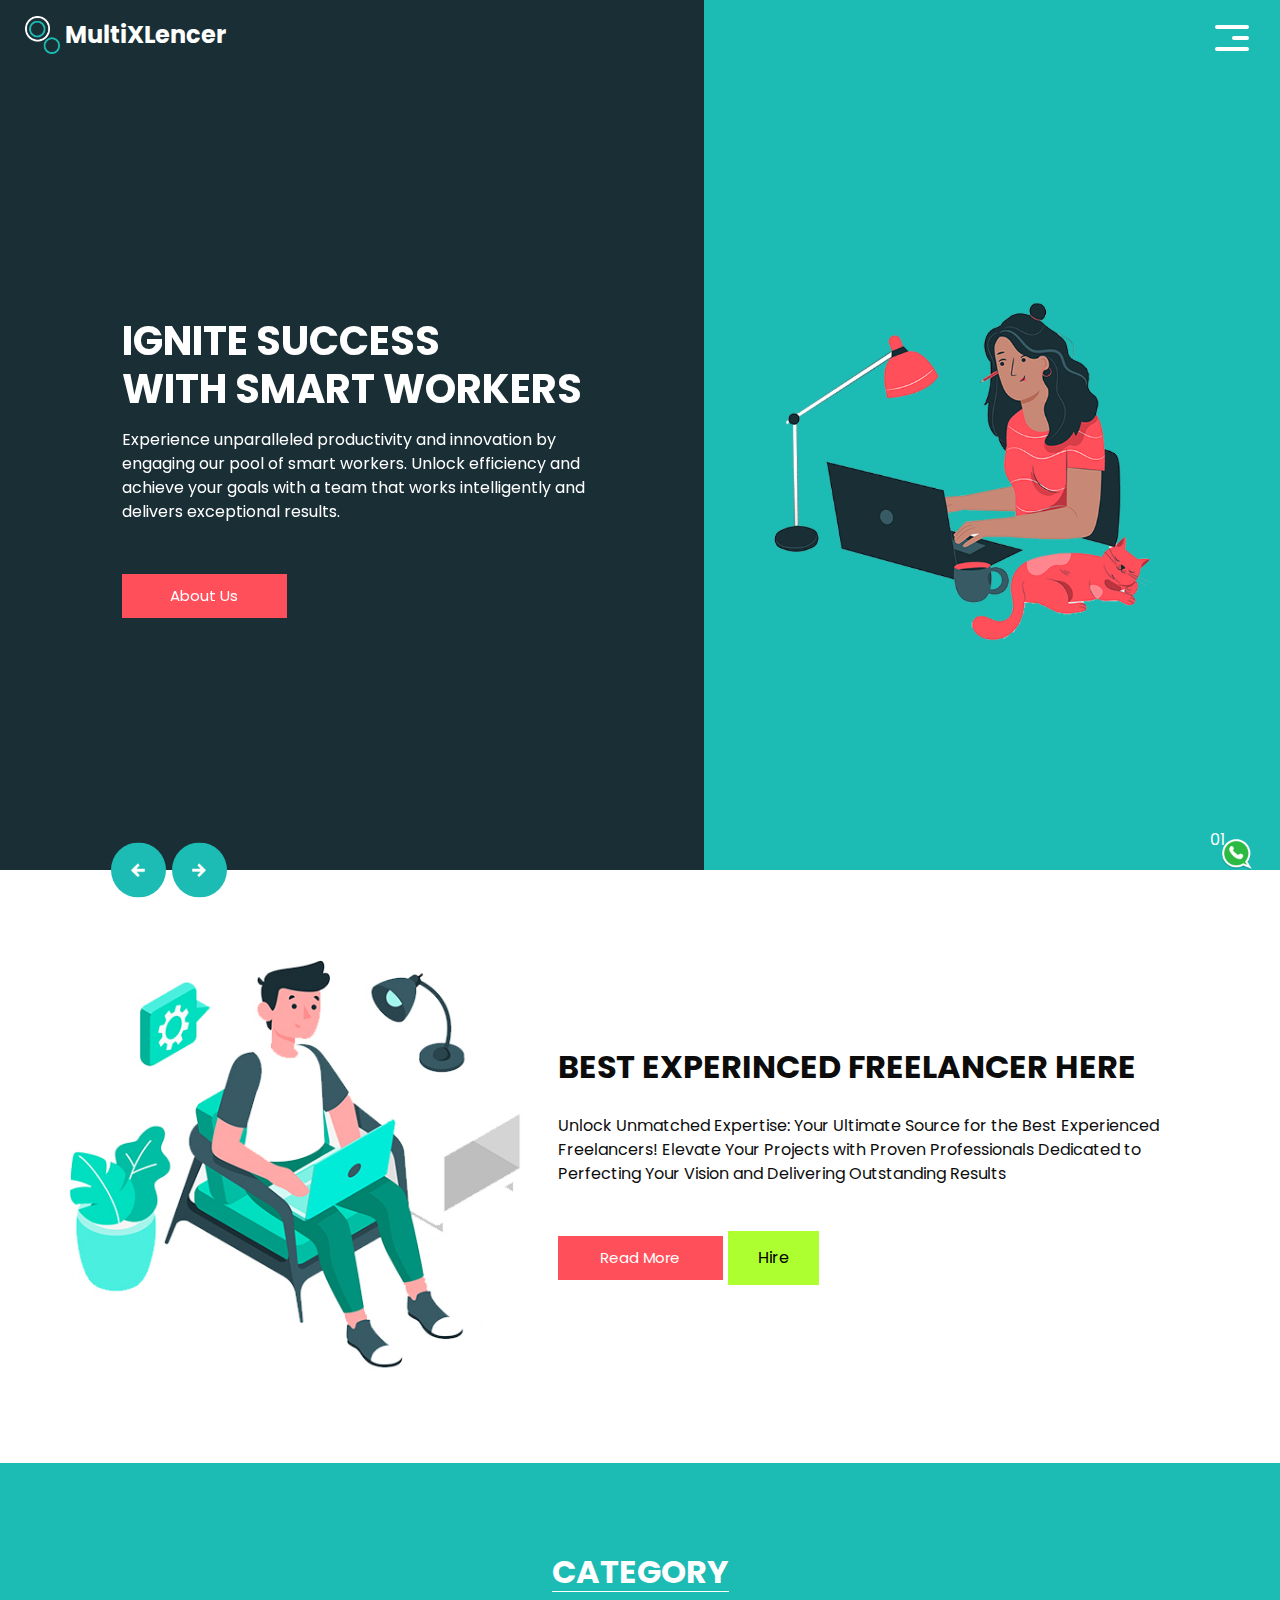
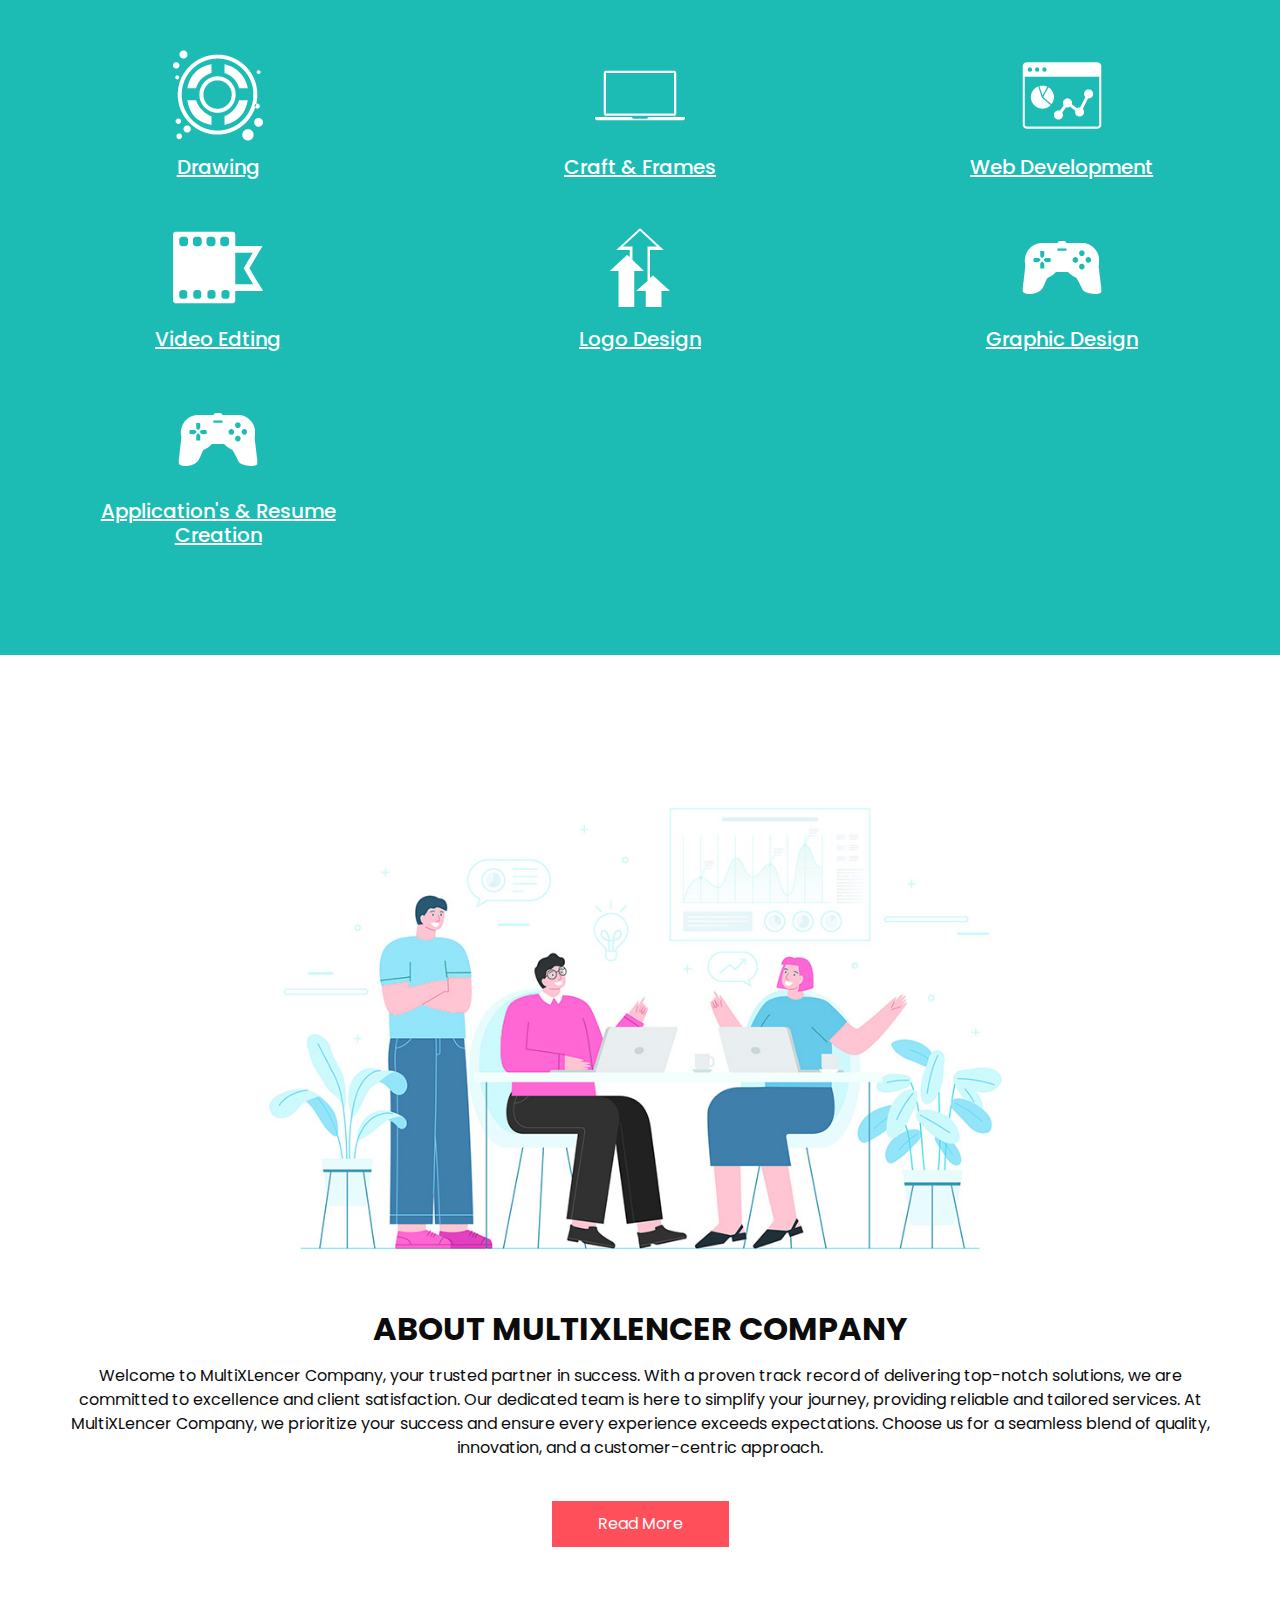
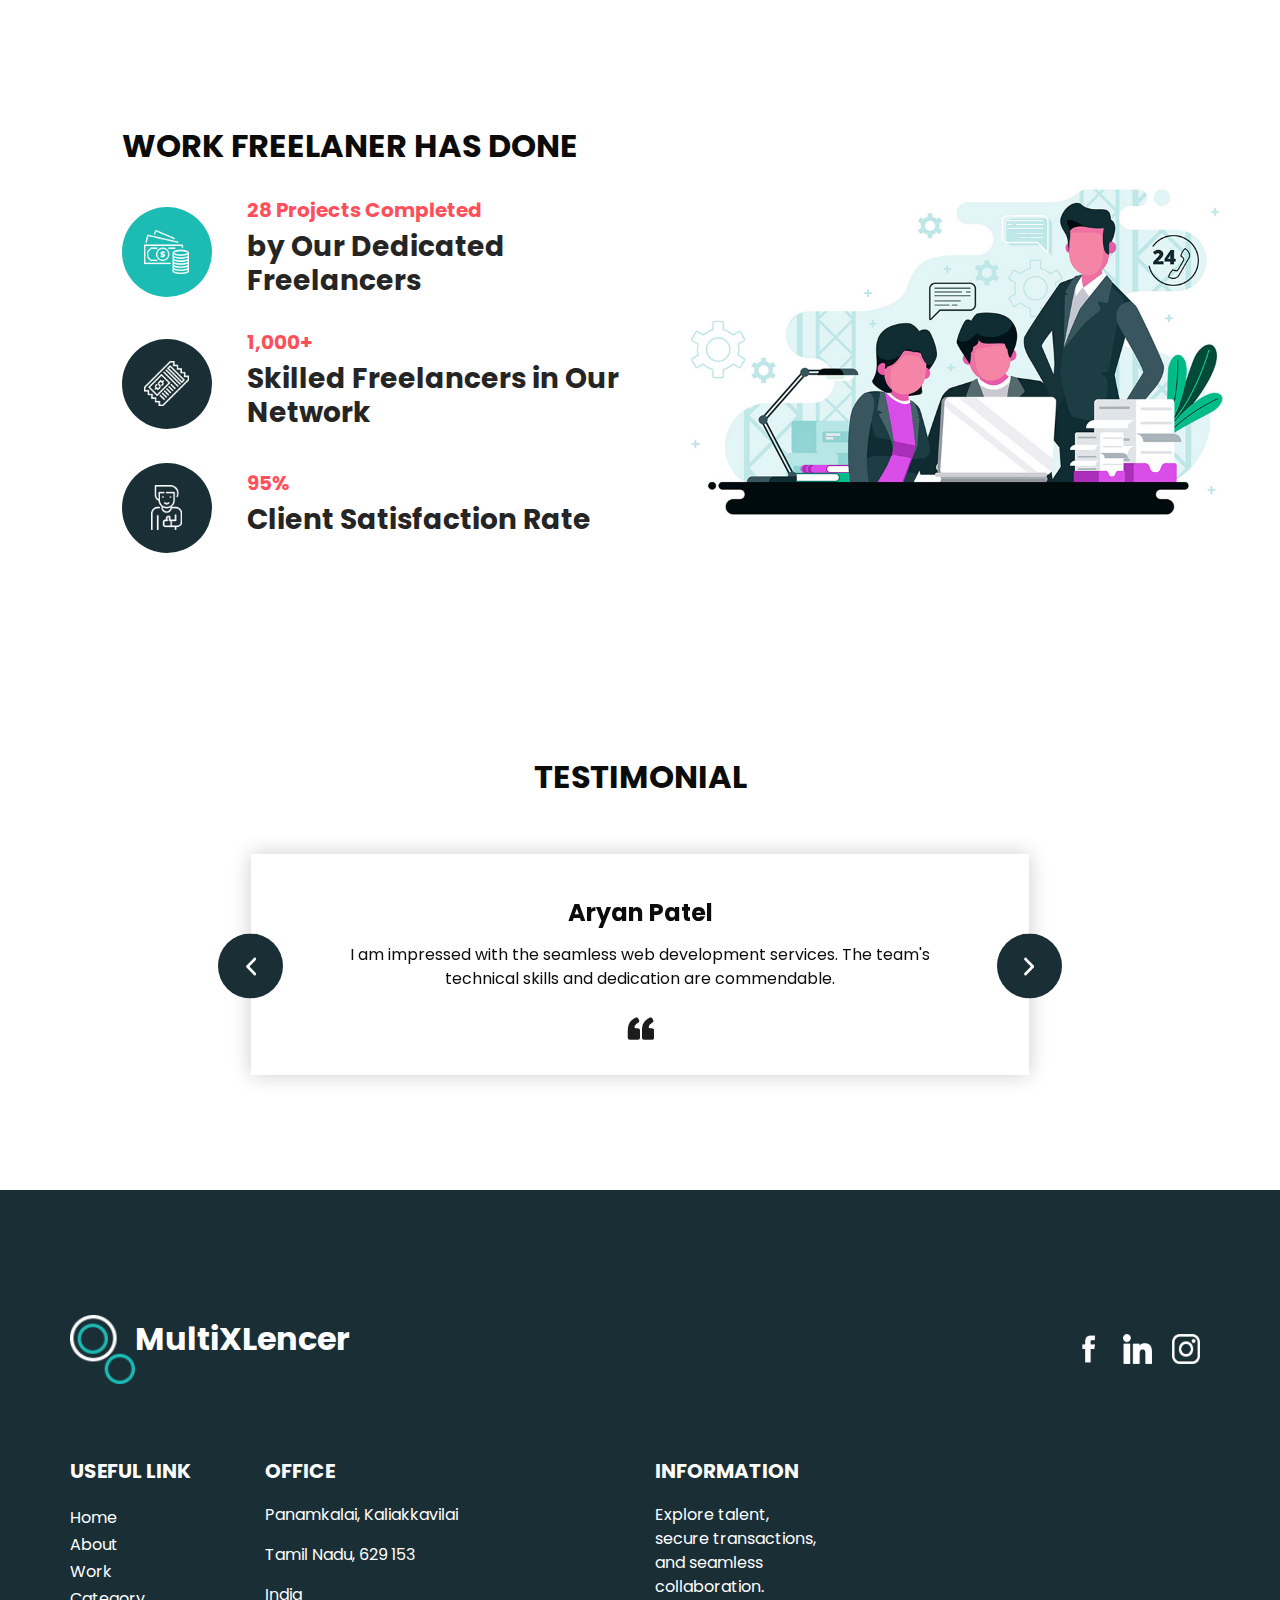
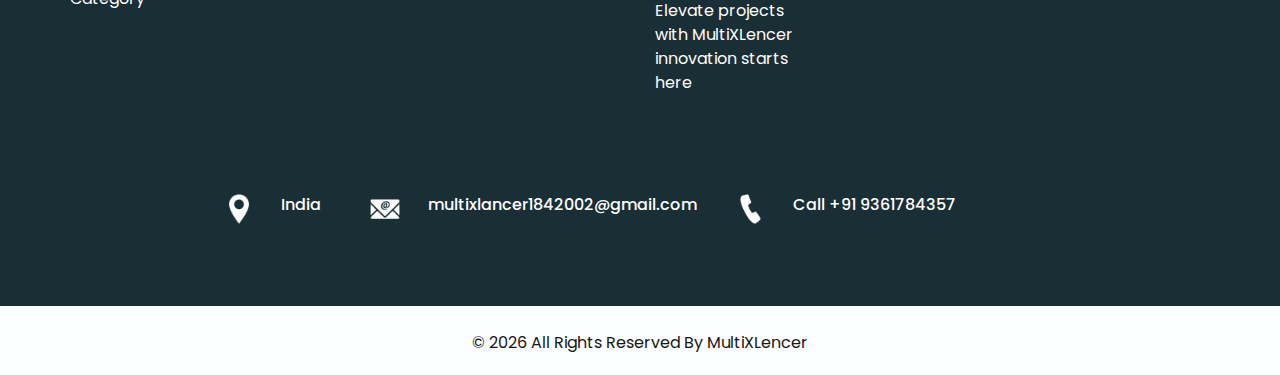
==== index.html @ 9f96abd0 "linkedin update" ====
<!DOCTYPE html>
<html>

<head>
  <!-- Basic -->
  <meta charset="utf-8" />
  <meta http-equiv="X-UA-Compatible" content="IE=edge" />
  <!-- Mobile Metas -->
  <meta name="viewport" content="width=device-width, initial-scale=1.0, maximum-scale=1.0, user-scalable=no">
  <link rel="icon" href="/images/logo.png" type="image/x-icon">
  <!-- Site Metas -->
  <meta name="keywords" content="freelancing, freelance services, smart workers, skilled freelancers, creative expertise, project delivery, client satisfaction, MultiXLencer" />
  <meta name="description" content="Welcome to MultiXLencer - your destination for freelance services. Discover smart workers and skilled freelancers ready to enhance your projects. Unlock efficiency, creativity, and excellence with MultiXLencer." />
  <meta name="author" content="MultixLencer" />

  <title>MultiXLencer - Your Destination for Freelance Services</title>

  <!-- bootstrap core css -->
  <link rel="stylesheet" type="text/css" href="css/bootstrap.css" />

  <link href="https://fonts.googleapis.com/css?family=Poppins:400,700&display=swap" rel="stylesheet">
  <!-- Custom styles for this template -->
  <link href="css/style.css" rel="stylesheet" />
  <!-- responsive style -->
  <link href="css/responsive.css" rel="stylesheet" />
</head>

<body>
  <div class="hero_area">
    <!-- header section strats -->

    <div class="whatsapp-button">
      <a href="https://wa.me/9361784357" target="_blank">
        <img src="/images/—Pngtree—whatsapp icon whatsapp logo free_5990837.png" alt="WhatsApp">
      </a>
    </div>

     <div class="popup" id="popupContainer">
      <h5 class="mt-3">Email: multixlancer1842002@gmail.com</h5>
      <h5>Phone: +91 9361784357</h5>
      <span id="closePopup">&times;</span>
      <div class="social_box_2">
        <a target="_blank" href="https://www.facebook.com/people/Multix-Lancer/61556575733008/?is_tour_completed=true">
          <img src="images/fb.png" alt="">
        </a>
        <a target="_blank" href="https://www.linkedin.com/company/102119944/admin/feed/posts/">
          <img src="images/linkedin.png" alt="">
        </a>
        <a target="_blank" href="https://www.instagram.com/multixlancer/">
          <img src="images/instagram.png" alt="">
        </a>
      </div>
    </div>

    <header class="header_section">
      <div class="container-fluid">
        <nav class="navbar navbar-expand-lg custom_nav-container">
          <a class="navbar-brand" href="index.html">
            <img src="images/logo.png" alt="" />
            <span>
              MultiXLencer
            </span>
          </a>
          <button class="navbar-toggler" type="button" data-toggle="collapse" data-target="#navbarSupportedContent"
            aria-controls="navbarSupportedContent" aria-expanded="false" aria-label="Toggle navigation">
            <span class="navbar-toggler-icon"></span>
          </button>

          <div class="collapse navbar-collapse" id="navbarSupportedContent">
            <ul class="navbar-nav  ">
              <li class="nav-item active">
                <a class="nav-link" href="index.html">Home <span class="sr-only">(current)</span></a>
              </li>
              <li class="nav-item">
                <a class="nav-link" href="about.html"> About</a>
              </li>
              <li class="nav-item">
                <a class="nav-link" href="work.html">Work </a>
              </li>
              <li class="nav-item">
                <a class="nav-link" href="category.html"> Category </a>
              </li>
            </ul>
            <!-- <div class="user_option">
              <a href="">
                <span>
                  Login
                </span>
              </a>
              <form class="form-inline my-2 my-lg-0 ml-0 ml-lg-4 mb-3 mb-lg-0">
                <button class="btn  my-2 my-sm-0 nav_search-btn" type="submit"></button>
              </form>
            </div> -->
          </div>
          <div>
            <div class="custom_menu-btn ">
              <button>
                <span class=" s-1">

                </span>
                <span class="s-2">

                </span>
                <span class="s-3">

                </span>
              </button>
            </div>
          </div>

        </nav>
      </div>
    </header>
    <!-- end header section -->
    <!-- slider section -->
    <section class="slider_section ">
      <div class="carousel_btn-container">
        <a class="carousel-control-prev" href="#carouselExampleIndicators" role="button" data-slide="prev">
          <span class="sr-only">Previous</span>
        </a>
        <a class="carousel-control-next" href="#carouselExampleIndicators" role="button" data-slide="next">
          <span class="sr-only">Next</span>
        </a>
      </div>
      <div id="carouselExampleIndicators" class="carousel slide" data-ride="carousel">
        <ol class="carousel-indicators">
          <li data-target="#carouselExampleIndicators" data-slide-to="0" class="active">01</li>
          <li data-target="#carouselExampleIndicators" data-slide-to="1">02</li>
          <li data-target="#carouselExampleIndicators" data-slide-to="2">03</li>
        </ol>
        <div class="carousel-inner">
          <div class="carousel-item active">
            <div class="container-fluid">
              <div class="row">
                <div class="col-md-5 offset-md-1">
                  <div class="detail-box">
                    <h1>
                      IGNITE SUCCESS <br> WITH SMART WORKERS
                    </h1>
                    <p>
                      Experience unparalleled productivity and innovation by engaging our pool of smart workers. Unlock
                      efficiency and achieve your goals with a team that works intelligently and delivers exceptional
                      results.
                    </p>
                    <div class="btn-box">
                      <a href="/about.html" class="btn-1">
                        About Us
                      </a>
                    </div>
                  </div>
                </div>
                <div class="offset-md-1 col-md-4 img-container">
                  <div class="img-box">
                    <img src="images/slider-img.png" alt="">
                  </div>
                </div>
              </div>
            </div>
          </div>
          <div class="carousel-item ">
            <div class="container-fluid">
              <div class="row">
                <div class="col-md-5 offset-md-1">
                  <div class="detail-box">
                    <h1>
                      EXPLORE TALENT <br>
                      FOR YOUR PROJECTS
                    </h1>
                    <p>
                      Discover skilled freelancers ready to enhance your projects. Unlock a world of creative expertise
                      to breathe life into your concepts.
                    </p>
                    <div class="btn-box">
                      <a href="/about.html" class="btn-1">
                        About Us
                      </a>
                    </div>
                  </div>
                </div>
                <div class="offset-md-1 col-md-4 img-container">
                  <div class="img-box">
                    <img src="images/slider-img.png" alt="">
                  </div>
                </div>
              </div>
            </div>
          </div>
          <div class="carousel-item ">
            <div class="container-fluid">
              <div class="row">
                <div class="col-md-5 offset-md-1">
                  <div class="detail-box">
                    <h1>
                      EXPRESS DELIVERY <br>
                      OF EXCELLENCE
                    </h1>
                    <p>
                      Get your projects delivered with speed and excellence. Our freelancers are committed to swift and
                      high-quality results, ensuring your satisfaction.
                    </p>
                    <div class="btn-box">
                      <a href="/about.html" class="btn-1">
                        About Us
                      </a>
                    </div>
                  </div>
                </div>
                <div class="offset-md-1 col-md-4 img-container">
                  <div class="img-box">
                    <img src="images/slider-img.png" alt="">
                  </div>
                </div>
              </div>
            </div>
          </div>
        </div>

      </div>

    </section>
    <!-- end slider section -->
  </div>


  <!-- experience section -->

  <section class="experience_section layout_padding">
    <div class="container">
      <div class="row">
        <div class="col-md-5">
          <div class="img-box">
            <img src="images/experience-img.jpg" alt="">
          </div>
        </div>
        <div class="col-md-7">
          <div class="detail-box">
            <div class="heading_container">
              <h2>
                Best Experinced Freelancer Here
              </h2>
            </div>
            <p>
              Unlock Unmatched Expertise: Your Ultimate Source for the Best Experienced Freelancers! Elevate Your
              Projects with Proven Professionals Dedicated to Perfecting Your Vision and Delivering Outstanding Results
            </p>
            <div class="btn-box">
              <a href="/free.html" class="btn-1">
                Read More
              </a>
              <button class="btn-2" id="popupButton" style="background-color: greenyellow; border: none; padding: 10px 30px;">Hire</button>
            </div>
          </div>
        </div>

      </div>
    </div>
  </section>

  <!-- end experience section -->

  <!-- category section -->

  <section class="category_section layout_padding">
    <div class="container">
      <div class="heading_container">
        <h2>
          Category
        </h2>
      </div>
      <div class="category_container">
        <a href="/drawing.html" class="box">
          <div class="img-box">
            <img src="images/c1.png" alt="">
          </div>
          <div class="detail-box">
            <h5 style="text-decoration: underline;">
              Drawing
            </h5>
          </div>
        </a>
        <a href="/craftAndFrame.html" class="box">
          <div class="img-box">
            <img src="images/c3.png" alt="">
          </div>
          <div class="detail-box">
            <h5 style="text-decoration: underline;">
                Craft & Frames
            </h5>
          </div>
        </a>
        <a href="websiteSample.html" class="box">
          <div class="img-box">
            <img src="images/c2.png" alt="">
          </div>
          <div class="detail-box">
            <h5 style="text-decoration: underline;">
              Web Development
            </h5>
          </div>
        </a>
        <a href="/video.html" class="box">
          <div class="img-box">
            <img src="images/c4.png" alt="">
          </div>
          <div class=" detail-box">
            <h5 style="text-decoration: underline;">
              Video Edting
            </h5>
          </div>
        </a>
        <a href="/logoDesign.html" class="box">
          <div class="img-box">
            <img src="images/c5.png" alt="">
          </div>
          <div class="detail-box">
            <h5 style="text-decoration: underline;">
              Logo Design
            </h5>
          </div>
        </a>
        <a href="/graphic.html" class="box">
          <div class="img-box">
            <img src="images/c6.png" alt="">
          </div>
          <div class="detail-box">
            <h5 style="text-decoration: underline;">
              Graphic Design
            </h5>
          </div>
        </a>
        <a href="/application.html" class="box">
          <div class="img-box">
            <img src="images/c6.png" alt="">
          </div>
          <div class="detail-box">
            <h5 style="text-decoration: underline;">
              Application's & Resume Creation
            </h5>
          </div>
        </a>
      </div>
    </div>
  </section>


  <!-- end category section -->

  <!-- about section -->

  <section class="about_section layout_padding">
    <div class="container">
      <div class="row">
        <div class="col-md-10 col-lg-9 mx-auto">
          <div class="img-box">
            <img src="images/about-img.jpg" alt="">
          </div>
        </div>
      </div>
      <div class="detail-box">
        <h2>
          About MultiXLencer Company
        </h2>
        <p>
          Welcome to MultiXLencer Company, your trusted partner in success. With a proven track record of delivering
          top-notch solutions, we are committed to excellence and client satisfaction. Our dedicated team is here to
          simplify your journey, providing reliable and tailored services. At MultiXLencer Company, we prioritize your
          success and ensure every experience exceeds expectations. Choose us for a seamless blend of quality,
          innovation, and a customer-centric approach.
        </p>
        <a href="/about.html">
          Read More
        </a>
      </div>
    </div>
  </section>

  <!-- end about section -->

  <!-- freelance section -->

  <section class="freelance_section layout_padding">
    <div id="accordion">
      <div class="container-fluid">
        <div class="row">
          <div class="col-md-5 offset-md-1">
            <div class="detail-box">
              <div class="heading_container">
                <h2>
                  Work Freelaner Has Done
                </h2>
              </div>
              <div class="tab_container">
                <div class="t-link-box" data-toggle="collapse" data-target="#collapseOne" aria-expanded="true"
                  aria-controls="collapseOne">
                  <div class="img-box">
                    <img src="images/f1.png" alt="">
                  </div>
                  <div class="detail-box">
                    <h5>
                      28 Projects Completed
                    </h5>
                    <h3>
                      by Our Dedicated Freelancers
                    </h3>
                  </div>
                </div>
                <div class="t-link-box collapsed" data-toggle="collapse" data-target="#collapseThree"
                  aria-expanded="false" aria-controls="collapseThree">
                  <div class="img-box">
                    <img src="images/f3.png" alt="">
                  </div>
                  <div class="detail-box">
                    <h5>
                      1,000+
                    </h5>
                    <h3>
                      Skilled Freelancers in Our Network
                    </h3>
                  </div>
                </div>
                <div class="t-link-box collapsed" data-toggle="collapse" data-target="#collapseFour"
                  aria-expanded="false" aria-controls="collapseFour">
                  <div class="img-box">
                    <img src="images/f4.png" alt="">
                  </div>
                  <div class="detail-box">
                    <h5>
                      95%
                    </h5>
                    <h3>
                      Client Satisfaction Rate
                    </h3>
                  </div>
                </div>
              </div>
            </div>
          </div>
          <div class="col-md-6">
            <div class="collapse show" id="collapseOne" aria-labelledby="headingOne" data-parent="#accordion">
              <div class="img-box">
                <img src="images/freelance-img.jpg" alt="">
              </div>
            </div>
            <div class="collapse" id="collapseTwo" aria-labelledby="headingTwo" data-parent="#accordion">
              <div class="img-box">
                <img src="images/freelance-img.jpg" alt="">
              </div>
            </div>
            <div class="collapse" id="collapseThree" aria-labelledby="headingThree" data-parent="#accordion">
              <div class="img-box">
                <img src="images/freelance-img.jpg" alt="">
              </div>
            </div>
            <div class="collapse" id="collapseFour" aria-labelledby="headingfour" data-parent="#accordion">
              <div class="img-box">
                <img src="images/freelance-img.jpg" alt="">
              </div>
            </div>
          </div>
        </div>
      </div>
    </div>
  </section>

  <!-- end freelance section -->

  <!-- client section -->

  <section class="client_section layout_padding">
    <div class="container">
      <div class="row">
        <div class="col-lg-9 col-md-10 mx-auto">
          <div class="heading_container">
            <h2>
              Testimonial
            </h2>
          </div>
          <div id="carouselExampleControls" class="carousel slide" data-ride="carousel">
            <div class="carousel-inner">
              <div class="carousel-item active">
                <div class="detail-box">
                  <h4>
                    Aryan Patel
                  </h4>
                  <p>
                    I am impressed with the seamless web development services. The team's technical skills and dedication are commendable.
                  </p>
                  <img src="images/quote.png" alt="">
                </div>
              </div>
              <div class="carousel-item">
                <div class="detail-box">
                  <h4>
                    Priya 
                  </h4>
                  <p>
                    Outstanding video editing! They brought creativity to every frame, making our content stand out. Highly recommended.
                  </p>
                  <img src="images/quote.png" alt="">
                </div>
              </div>
              <div class="carousel-item">
                <div class="detail-box">
                  <h4>
                    Johnson
                  </h4>
                  <p>
                    The artistic talent is incredible. Our project was enriched with creative drawings that exceeded our expectations
                  </p>
                  <img src="images/quote.png" alt="">
                </div>
              </div>
              <div class="carousel-item">
                <div class="detail-box">
                  <h4>
                    Benjamin Davis
                  </h4>
                  <p>
                    Exceptional thumbnail designs! Captivating and perfectly tailored to our content. A reliable source for eye-catching visuals
                  </p>
                  <img src="images/quote.png" alt="">
                </div>
              </div>
              <div class="carousel-item">
                <div class="detail-box">
                  <h4>
                    Omar Al-Farsi
                  </h4>
                  <p>
                    Our brand identity was beautifully crafted. The logo design reflects professionalism and creativity. Great work!
                  </p>
                  <img src="images/quote.png" alt="">
                </div>
              </div>
              <div class="carousel-item">
                <div class="detail-box">
                  <h4>
                    Jessica Robinson
                  </h4>
                  <p>
                    The photo editing skills showcased attention to detail and a keen eye for aesthetics. Truly satisfied with the results
                  </p>
                  <img src="images/quote.png" alt="">
                </div>
              </div>
            </div>
            <a class="carousel-control-prev" href="#carouselExampleControls" role="button" data-slide="prev">
              <span class="sr-only">Previous</span>
            </a>
            <a class="carousel-control-next" href="#carouselExampleControls" role="button" data-slide="next">
              <span class="sr-only">Next</span>
            </a>
          </div>
        </div>
      </div>
    </div>
  </section>

  <!-- end client section -->



  <!-- info section -->

  <section class="info_section ">
    <div class="info_container layout_padding-top">
      <div class="container">
        <div class="info_top">
          <div class="info_logo">
            <img src="images/logo.png" alt="" />
            <span>
              MultiXLencer
            </span>
          </div>
          <div class="social_box">
            <a target="_blank"
              href="https://www.facebook.com/people/Multix-Lancer/61556575733008/?is_tour_completed=true">
              <img src="images/fb.png" alt="">
            </a>
            <a target="_blank" href="https://www.linkedin.com/company/102119944/admin/feed/posts/">
              <img src="images/linkedin.png" alt="">
            </a>
            <a target="_blank" href="https://www.instagram.com/multixlancer/">
              <img src="images/instagram.png" alt="">
            </a>
          </div>
        </div>

        <div class="info_main">
          <div class="row">
            <div class="col-md-3 col-lg-2">
              <div class="info_link-box">
                <h5>
                  Useful Link
                </h5>
                <ul>
                  <li class=" active">
                    <a class="" href="index.html">Home <span class="sr-only">(current)</span></a>
                  </li>
                  <li class="">
                    <a class="" href="about.html">About </a>
                  </li>
                  <li class="">
                    <a class="" href="work.html">Work </a>
                  </li>
                  <li class="">
                    <a class="" href="category.html">Category </a>
                  </li>
                </ul>
              </div>
            </div>
            <div class="col-md-3 ">
              <h5>
                Office
              </h5>
              <p>Panamkalai, Kaliakkavilai</p>
              <p>Tamil Nadu, 629 153</p>
              <p>India</p>
            </div>

            <div class="col-md-3 col-lg-2 offset-lg-1">
              <h5>
                Information
              </h5>
              <p>
                Explore talent, secure transactions, and seamless collaboration. Elevate projects with MultiXLencer innovation starts here
              </p>
            </div>


          </div>
        </div>
        <div class="row">
          <div class="col-lg-9 col-md-10 mx-auto">
            <div class="info_contact layout_padding2">
              <div class="row">
                <div class="col-md-2">
                  <a href="#" class="link-box">
                    <div class="img-box">
                      <img src="images/location.png" alt="">
                    </div>
                    <div class="detail-box">
                      <h6>
                        India
                      </h6>
                    </div>
                  </a>
                </div>
                <div class="col-md-5">
                  <a href="#" class="link-box">
                    <div class="img-box">
                      <img src="images/mail.png" alt="">
                    </div>
                    <div class="detail-box">
                      <h6>
                        multixlancer1842002@gmail.com
                      </h6>
                    </div>
                  </a>
                </div>
                <div class="col-md-5">
                  <a href="#" class="link-box">
                    <div class="img-box">
                      <img src="images/call.png" alt="">
                    </div>
                    <div class="detail-box">
                      <h6>
                        Call +91 9361784357
                      </h6>
                    </div>
                  </a>
                </div>
              </div>
            </div>
          </div>
        </div>

      </div>
    </div>
  </section>

  <!-- end info section -->

  <!-- footer section -->
  <footer class="container-fluid footer_section ">
    <div class="container">
      <p>
        &copy; <span id="displayDate"></span> All Rights Reserved By MultiXLencer
      </p>
    </div>
  </footer>
  <!-- end  footer section -->


  <script src="js/jquery-3.4.1.min.js"></script>
  <script src="js/bootstrap.js"></script>
  <script src="js/custom.js"></script>
  <script src="js/index.js"></script>


</body>
</body>

</html>
---- css/style.css ----
@import url('https://fonts.googleapis.com/css2?family=Poppins&display=swap');

a {
  color: white;
}

body {
  font-family: 'Poppins', sans-serif;
  color: #0c0c0c;
  background-color: #ffffff;
}

.layout_padding {
  padding-top: 90px;
  padding-bottom: 90px;
}

.layout_padding2 {
  padding: 45px 0;
}

.layout_padding2-top {
  padding-top: 45px;
  padding-bottom: 45px;
}

.layout_padding2-bottom {
  padding-bottom: 45px;
}

.layout_padding-top {
  padding-top: 90px;
}

.layout_padding-bottom {
  padding-bottom: 90px;
}

.heading_container {
  display: -webkit-box;
  display: -ms-flexbox;
  display: flex;
}

.heading_container h2 {
  font-weight: bold;
  text-transform: uppercase;
}

/*header section*/
.hero_area {
  height: calc(100vh - 30px);
  background: -webkit-gradient(linear, left top, right top, color-stop(55%, #1a2e35), color-stop(55%, #1cbbb4));
  background: linear-gradient(to right, #1a2e35 55%, #1cbbb4 55%);
  display: -webkit-box;
  display: -ms-flexbox;
  display: flex;
  -webkit-box-orient: vertical;
  -webkit-box-direction: normal;
  -ms-flex-direction: column;
  flex-direction: column;
  position: relative;
}

.sub_page .hero_area {
  height: auto;
  background: none;
  background-color: #1a2e35;
}

.hero_area.sub_pages {
  height: auto;
}

.header_section {
  overflow-x: hidden;
}

.header_section .container-fluid {
  padding-right: 25px;
  padding-left: 25px;
}

.header_section .nav_container {
  margin: 0 auto;
}

.header_section .user_option {
  display: -webkit-box;
  display: -ms-flexbox;
  display: flex;
  -webkit-box-align: center;
  -ms-flex-align: center;
  align-items: center;
}

.header_section .user_option a {
  display: -webkit-box;
  display: -ms-flexbox;
  display: flex;
  color: #ffffff;
  -webkit-box-align: center;
  -ms-flex-align: center;
  align-items: center;
}

.header_section .user_option a img {
  min-width: 20px;
  height: 20px;
  margin-right: 5px;
}

.custom_nav-container.navbar-expand-lg .navbar-nav .nav-item .nav-link {
  padding: 10px 15px;
  color: #ffffff;
  text-align: center;
}

a,
a:hover,
a:focus {
  text-decoration: none;
}

a:hover,
a:focus {
  color: initial;
}

.btn,
.btn:focus {
  outline: none !important;
  -webkit-box-shadow: none;
  box-shadow: none;
}

.custom_nav-container .nav_search-btn {
  background-image: url(../images/search-icon.png);
  background-size: 17px;
  background-repeat: no-repeat;
  background-position-y: 7px;
  width: 35px;
  height: 35px;
  padding: 0;
  border: none;
}

.custom_nav-container form {
  padding-top: 7px;
}

.navbar-brand {
  margin-right: 5%;
  display: -webkit-box;
  display: -ms-flexbox;
  display: flex;
  -webkit-box-align: center;
  -ms-flex-align: center;
  align-items: center;
}

.navbar-brand img {
  width: 35px;
  margin-right: 5px;
}

.navbar-brand span {
  font-weight: bold;
  color: #ffffff;
  font-size: 24px;
}

.custom_nav-container {
  z-index: 99999;
  padding: 0;
  height: 70px;
}

.custom_nav-container .navbar-toggler {
  outline: none;
}

.custom_nav-container .navbar-toggler .navbar-toggler-icon {
  background-image: url(../images/menu.png);
  background-size: 30px;
  width: 32px;
  height: 32px;
}

.lg_toggl-btn {
  background-color: transparent;
  border: none;
  outline: none;
  width: 56px;
  height: 40px;
  cursor: pointer;
}

.lg_toggl-btn:focus {
  outline: none;
}

.login_btn-container {
  padding-top: 30px;
}

.login_btn-container a {
  color: #1cbbb4;
  text-transform: uppercase;
}

/*end header section*/
/* slider section */
.slider_section {
  -webkit-box-flex: 1;
  -ms-flex: 1;
  flex: 1;
  display: -webkit-box;
  display: -ms-flexbox;
  display: flex;
  -webkit-box-align: center;
  -ms-flex-align: center;
  align-items: center;
  position: relative;
}

.slider_section .row {
  -webkit-box-align: center;
  -ms-flex-align: center;
  align-items: center;
}

.slider_section .row>div {
  position: unset;
}

.slider_section .detail-box h1 {
  color: #ffffff;
  font-weight: bold;
  text-transform: uppercase;
}

.slider_section .detail-box p {
  color: #ffffff;
  margin-top: 15px;
}

.slider_section .detail-box .btn-box {
  display: -webkit-box;
  display: -ms-flexbox;
  display: flex;
  -ms-flex-wrap: wrap;
  flex-wrap: wrap;
  margin: 45px -5px 0 -5px;
}

.slider_section .detail-box .btn-box a {
  text-align: center;
  width: 165px;
  font-size: 15px;
  margin: 5px;
}

.slider_section .detail-box .btn-box .btn-1 {
  display: inline-block;
  padding: 10px 0;
  background-color: #ff4f5a;
  color: #ffffff;
  -webkit-transition: all 0.3s;
  transition: all 0.3s;
  border: 1px solid transparent;
  border-radius: 0;
}

.slider_section .detail-box .btn-box .btn-1:hover {
  background-color: transparent;
  border-color: #ff4f5a;
  color: #ff4f5a;
}

.slider_section .detail-box .btn-box .btn-2 {
  display: inline-block;
  padding: 10px 0;
  background-color: #ffffff;
  color: #252525;
  -webkit-transition: all 0.3s;
  transition: all 0.3s;
  border: 1px solid transparent;
  border-radius: 0;
}

.slider_section .detail-box .btn-box .btn-2:hover {
  background-color: transparent;
  border-color: #ffffff;
  color: #ffffff;
}

.slider_section .img-container .img-box img {
  width: 100%;
}

.slider_section #carouselExampleIndicators {
  position: unset;
  width: 100%;
}

.slider_section .carousel_btn-container {
  width: 120px;
  position: absolute;
  bottom: 0;
  display: -webkit-box;
  display: -ms-flexbox;
  display: flex;
  -webkit-box-pack: justify;
  -ms-flex-pack: justify;
  justify-content: space-between;
  left: 8.5%;
  z-index: 999;
  -webkit-transform: translateY(50%);
  transform: translateY(50%);
}

.slider_section .carousel_btn-container .carousel-control-prev,
.slider_section .carousel_btn-container .carousel-control-next {
  position: relative;
  width: 55px;
  height: 55px;
  border: none;
  border-radius: 100%;
  opacity: 1;
  background-repeat: no-repeat;
  background-size: 14px;
  background-position: center;
  background-color: #1cbbb4;
  margin: 2px;
}

.slider_section .carousel_btn-container .carousel-control-prev:hover,
.slider_section .carousel_btn-container .carousel-control-next:hover {
  background-color: #ff4f5a;
}

.slider_section .carousel_btn-container .carousel-control-prev {
  background-image: url(../images/prev.png);
}

.slider_section .carousel_btn-container .carousel-control-next {
  background-image: url(../images/next.png);
}

.slider_section ol.carousel-indicators {
  margin: 0;
  width: 75px;
  bottom: 45px;
  left: initial;
  right: 25px;
}

.slider_section ol.carousel-indicators li {
  border-radius: 100%;
  text-indent: 0px;
  text-align: center;
  line-height: 55px;
  color: #ffffff;
  background-color: transparent;
  opacity: 1;
  display: none;
}

.slider_section ol.carousel-indicators li.active {
  display: block;
}

.experience_section .row {
  -webkit-box-align: center;
  -ms-flex-align: center;
  align-items: center;
}

.experience_section .detail-box p {
  margin-top: 20px;
}

.experience_section .detail-box .btn-box {
  display: -webkit-box;
  display: -ms-flexbox;
  display: flex;
  -ms-flex-wrap: wrap;
  flex-wrap: wrap;
  margin: 45px -5px 0 -5px;
}

.experience_section .detail-box .btn-box a {
  text-align: center;
  width: 165px;
  font-size: 15px;
  margin: 5px;
}

.experience_section .detail-box .btn-box .btn-1 {
  display: inline-block;
  padding: 10px 0;
  background-color: #ff4f5a;
  color: #ffffff;
  -webkit-transition: all 0.3s;
  transition: all 0.3s;
  border: 1px solid transparent;
  border-radius: 0;
}

.experience_section .detail-box .btn-box .btn-1:hover {
  background-color: transparent;
  border-color: #ff4f5a;
  color: #ff4f5a;
}

/* .experience_section .detail-box .btn-box .btn-2 {
  display: inline-block;
  padding: 10px 0;
  background-color: #1a2e35;
  color: #ffffff;
  -webkit-transition: all 0.3s;
  transition: all 0.3s;
  border: 1px solid transparent;
  border-radius: 0;
}

.experience_section .detail-box .btn-box .btn-2:hover {
  background-color: transparent;
  border-color: #1a2e35;
  color: #1a2e35;
} */

.experience_section .img-box img {
  width: 100%;
}

.category_section {
  background-color: #1cbbb4;
  color: #ffffff;
  text-align: center;
}

.category_section .heading_container {
  -webkit-box-pack: center;
  -ms-flex-pack: center;
  justify-content: center;
}

.category_section .heading_container h2 {
  border-bottom: 1px solid #ffffff;
}

.category_section .category_container {
  display: -webkit-box;
  display: -ms-flexbox;
  display: flex;
  -ms-flex-wrap: wrap;
  flex-wrap: wrap;
  -webkit-box-pack: justify;
  -ms-flex-pack: justify;
  justify-content: space-between;
  margin-top: 25px;
}

.category_section .category_container .box {
  display: -webkit-box;
  display: -ms-flexbox;
  display: flex;
  -webkit-box-orient: vertical;
  -webkit-box-direction: normal;
  -ms-flex-direction: column;
  flex-direction: column;
  -webkit-box-align: center;
  -ms-flex-align: center;
  align-items: center;
  margin: 10px 0;
  min-width: 130px;
  -ms-flex-preferred-size: 26%;
  flex-basis: 26%;
}

.category_section .category_container .box .img-box {
  width: 120px;
  height: 120px;
  display: -webkit-box;
  display: -ms-flexbox;
  display: flex;
  -webkit-box-pack: center;
  -ms-flex-pack: center;
  justify-content: center;
  -webkit-box-align: center;
  -ms-flex-align: center;
  align-items: center;
}

.about_section {
  text-align: center;
}

.about_section .img-box img {
  width: 100%;
}

.about_section .detail-box h2 {
  font-weight: bold;
  text-transform: uppercase;
}

.about_section .detail-box p {
  margin-top: 15px;
}

.about_section .detail-box a {
  display: inline-block;
  padding: 10px 45px;
  background-color: #ff4f5a;
  color: #ffffff;
  -webkit-transition: all 0.3s;
  transition: all 0.3s;
  border: 1px solid transparent;
  border-radius: 0;
  margin-top: 25px;
}

.about_section .detail-box a:hover {
  background-color: transparent;
  border-color: #ff4f5a;
  color: #ff4f5a;
}

.freelance_section .row {
  -webkit-box-align: center;
  -ms-flex-align: center;
  align-items: center;
}

.freelance_section .tab_container .t-link-box {
  margin: 25px 0;
  display: -webkit-box;
  display: -ms-flexbox;
  display: flex;
  -webkit-box-align: center;
  -ms-flex-align: center;
  align-items: center;
  cursor: pointer;
}

.freelance_section .tab_container .t-link-box .img-box {
  width: 90px;
  height: 90px;
  min-width: 90px;
  min-height: 90px;
  display: -webkit-box;
  display: -ms-flexbox;
  display: flex;
  -webkit-box-pack: center;
  -ms-flex-pack: center;
  justify-content: center;
  -webkit-box-align: center;
  -ms-flex-align: center;
  align-items: center;
  background-color: #1a2e35;
  border-radius: 100%;
  margin-right: 35px;
}

.freelance_section .tab_container .t-link-box .img-box img {
  width: auto;
  height: auto;
  max-width: 45px;
  max-height: 45px;
}

.freelance_section .tab_container .t-link-box .detail-box h5 {
  font-weight: bold;
  color: #ff4f5a;
}

.freelance_section .tab_container .t-link-box .detail-box h3 {
  font-weight: bold;
  color: #252525;
}

.freelance_section .tab_container .t-link-box[aria-expanded="true"] .img-box,
.freelance_section .tab_container .t-link-box:hover .img-box {
  background-color: #1cbbb4;
}

.freelance_section .img-box img {
  width: 100%;
}

.client_section .heading_container {
  -webkit-box-pack: center;
  -ms-flex-pack: center;
  justify-content: center;
  margin-bottom: 25px;
}

.client_section .detail-box {
  text-align: center;
  margin: 25px 35px;
  padding: 45px 65px 35px 65px;
  -webkit-box-shadow: 0px 0px 20px 0 rgba(0, 0, 0, 0.2);
  box-shadow: 0px 0px 20px 0 rgba(0, 0, 0, 0.2);
}

.client_section .detail-box h4 {
  font-weight: bold;
}

.client_section .detail-box p {
  margin-top: 15px;
  margin-bottom: 25px;
}

.client_section .carousel-control-prev,
.client_section .carousel-control-next {
  top: 50%;
  width: 65px;
  height: 65px;
  border: none;
  border-radius: 100%;
  opacity: 1;
  background-repeat: no-repeat;
  background-size: 10px;
  background-position: center;
  background-color: #1a2e35;
  margin: 2px;
  -webkit-transform: translateY(-50%);
  transform: translateY(-50%);
}

.client_section .carousel-control-prev {
  background-image: url(../images/prev-angle.png);
}

.client_section .carousel-control-next {
  background-image: url(../images/next-angle.png);
}

/* info section */
.info_section {
  position: relative;
  background-color: #1a2e35;
  color: #ffffff;
}

.info_section .heading_container {
  margin-bottom: 45px;
}

.info_section h5 {
  text-transform: uppercase;
  font-weight: bold;
  margin-bottom: 20px;
}

.info_section .info_top {
  display: -webkit-box;
  display: -ms-flexbox;
  display: flex;
  -webkit-box-align: center;
  -ms-flex-align: center;
  align-items: center;
  -webkit-box-pack: justify;
  -ms-flex-pack: justify;
  justify-content: space-between;
  margin-top: 35px;
  margin-bottom: 75px;
}

.info_section .info_top .info_logo {
  display: -webkit-box;
  display: -ms-flexbox;
  display: flex;
}

.info_section .info_top .info_logo img {
  width: 65px;
}

.info_section .info_top .info_logo span {
  color: #ffffff;
  font-weight: bold;
  font-size: 32px;
}

.info_section .info_top .social_box {
  display: -webkit-box;
  display: -ms-flexbox;
  display: flex;
  -webkit-box-align: center;
  -ms-flex-align: center;
  align-items: center;
}

.info_section .info_top .social_box a {
  margin: 0 10px;
}

.info_section .info_top .social_box a img {
  width: auto;
  height: auto;
  max-width: 30px;
  max-height: 30px;
}

.social_box_2 {
  display: -webkit-box;
  display: -ms-flexbox;
  display: flex;
  justify-content: center;
  -webkit-box-align: center;
  -ms-flex-align: center;
  align-items: center;
  background-color: #1a2e35;
  padding: 10px;
  border-radius: 5px;
}

.social_box_2 a {
  margin: 0 10px;
}

.social_box_2 a img {
  width: auto;
  height: auto;
  max-width: 30px;
  max-height: 30px;
}

.info_section a {
  text-transform: none;
}

.info_section ul {
  padding: 0;
}

.info_section ul li {
  list-style-type: none;
  margin: 3px 0;
}

.info_section ul li a {
  color: #ffffff;
}

.info_section .info_link-box {
  display: -webkit-box;
  display: -ms-flexbox;
  display: flex;
  -webkit-box-orient: vertical;
  -webkit-box-direction: normal;
  -ms-flex-direction: column;
  flex-direction: column;
}

.info_section .info_form form input {
  outline: none;
  width: 100%;
  padding: 7px 10px;
}

.info_section .info_form form button {
  display: inline-block;
  padding: 8px 40px;
  background-color: #ff4f5a;
  color: #ffffff;
  -webkit-transition: all 0.3s;
  transition: all 0.3s;
  border: 1px solid transparent;
  border-radius: 0;
  border: 1.5px solid #ffffff;
  margin-top: 15px;
  text-transform: uppercase;
  font-size: 15px;
}

.info_section .info_form form button:hover {
  background-color: transparent;
  border-color: #ff4f5a;
  color: #ff4f5a;
}

.info_section .info_contact .link-box {
  display: -webkit-box;
  display: -ms-flexbox;
  display: flex;
  -webkit-box-align: center;
  -ms-flex-align: center;
  align-items: center;
  margin: 30px 0;
  color: #ffffff;
}

.info_section .info_contact .link-box .img-box {
  display: -webkit-box;
  display: -ms-flexbox;
  display: flex;
  -webkit-box-pack: center;
  -ms-flex-pack: center;
  justify-content: center;
  -webkit-box-align: center;
  -ms-flex-align: center;
  align-items: center;
  min-width: 45px;
  min-height: 45px;
  margin-right: 20px;
}

.info_section .info_contact .link-box .img-box img {
  width: auto;
  height: auto;
  max-width: 30px;
  max-height: 30px;
}

/* end info section */
/* footer section*/
.footer_section {
  display: -webkit-box;
  display: -ms-flexbox;
  display: flex;
  -webkit-box-orient: vertical;
  -webkit-box-direction: normal;
  -ms-flex-direction: column;
  flex-direction: column;
  -webkit-box-pack: center;
  -ms-flex-pack: center;
  justify-content: center;
  background-color: #fdfeff;
}

.footer_section p {
  color: #171717;
  margin: 0;
  padding: 25px 0 20px 0;
  margin: 0 auto;
  text-align: center;
}

.footer_section a {
  color: #171717;
}

/* end footer section*/
#navbarSupportedContent {
  -webkit-transform: translateX(100vw);
  transform: translateX(100vw);
  opacity: 0;
  -webkit-transition: all 0.3s ease-in;
  transition: all 0.3s ease-in;
  -webkit-box-pack: justify;
  -ms-flex-pack: justify;
  justify-content: space-between;
  -webkit-box-align: center;
  -ms-flex-align: center;
  align-items: center;
}

#navbarSupportedContent.lg_nav-toggle {
  -webkit-transform: translateX(0);
  transform: translateX(0);
  opacity: 1;
}

.custom_menu-btn button {
  margin-top: 12px;
  outline: none;
  border: none;
  background-color: transparent;
}

.custom_menu-btn button span {
  display: block;
  width: 34px;
  height: 4px;
  background-color: #fff;
  margin: 7px 0;
  -webkit-transition: all 0.3s;
  transition: all 0.3s;
  border-radius: 10px;
}

.custom_menu-btn .s-2 {
  -webkit-transition: all 0.1s;
  transition: all 0.1s;
  width: 17px;
  margin-left: auto;
}

.menu_btn-style button .s-1 {
  -webkit-transform: rotate(45deg) translate(8px, 8px);
  transform: rotate(45deg) translate(8px, 8px);
}

.menu_btn-style button .s-2 {
  -webkit-transform: translateX(100px);
  transform: translateX(100px);
}

.menu_btn-style button .s-3 {
  -webkit-transform: rotate(-45deg) translate(8px, -8px);
  transform: rotate(-45deg) translate(8px, -8px);
}

/*# sourceMappingURL=style.css.map */


.whatsapp-button {
  position: fixed;
  bottom: 20px;
  /* Adjust the distance from the bottom */
  right: 20px;
  /* Adjust the distance from the right */
  z-index: 1000;
  /* Ensure it appears above other elements on the page */
}

.whatsapp-button a {
  display: block;
  width: 50px;
  /* Adjust the width of the button */
}

.whatsapp-button img {
  width: 100%;
  height: auto;
}

.popup {
  display: none;
  position: fixed;
  top: 50%;
  left: 50%;
  transform: translate(-50%, -50%);
  padding: 20px;
  background-color: #fff;
  border: 1px solid #ccc;
  box-shadow: 0 0 10px rgba(0, 0, 0, 0.2);
  z-index: 1;
  padding: 10;
  border-radius: 10px;
}

#closePopup {
  position: absolute;
  top: 10px;
  right: 10px;
  cursor: pointer;
}
---- css/responsive.css ----
@media (max-width: 1120px) {}

@media (max-width: 992px) {
  .hero_area {
    height: auto;
  }

  #navbarSupportedContent {
    opacity: 1;
    transform: none;
    margin-top: 15px;
  }


  .navbar-toggler {
    padding: 0.25rem 0;
  }


  .header_section .user_option {
    display: none;
  }

  .custom_menu-btn {
    display: none;
  }

  .navbar-nav {
    align-items: center;
  }

  .custom_nav-container .navbar-toggler {
    margin-left: auto;
  }

  .custom_nav-container {
    padding: 15px 0;
    height: auto;
  }

  .slider_section {
    padding-top: 45px;
    padding-bottom: 120px;
  }

  .info_section .info_contact .link-box .img-box {
    margin-right: 8px;
  }

}

@media (max-width: 767px) {
  .hero_area {
    background: none;
    background-color: #1a2e35;
    /* background: linear-gradient(to bottom, #1a2e35 40%, #1cbbb4 40%); */
  }

  .slider_section {
    text-align: center;
    padding-bottom: 0;
  }

  .slider_section .detail-box {
    margin-bottom: 75px;
  }

  .slider_section .detail-box .btn-box {
    justify-content: center;
  }


  .img-container {
    padding: 0;
  }

  .slider_section .img-container .img-box {

    padding: 45px 0;
    background-color: #1cbbb4;
  }

  .experience_section .img-box {

    margin-bottom: 45px;

  }

  .category_section .category_container .box {
    flex-basis: 34%;
  }

  .client_section .detail-box {
    margin: 25px;
    padding: 45px 25px 35px 25px;
  }

  .client_section .carousel-control-prev,
  .client_section .carousel-control-next {
    top: 92%;
  }

  .info_section .info_top {

    flex-direction: column;

  }

  .info_section .info_top .social_box {
    margin-top: 35px;
  }

  .info_section .row>div {

    display: flex;
    flex-direction: column;
    align-items: center;
    text-align: center;
    margin-bottom: 25px;

  }

  .info_section .info_contact .link-box {
    margin: 0;
  }



}

@media (max-width: 576px) {
  .category_section .category_container {
    justify-content: center;
  }

  .category_section .category_container .box {
    flex-basis: 52%;
  }
}

@media (max-width: 480px) {}

@media (max-width: 420px) {
  .client_section .detail-box {
    margin: 25px 5px;
    box-shadow: 0px 0px 2px 0 rgba(0, 0, 0, 0.2);
  }

  .slider_section .carousel_btn-container {

    width: 100px;
  }

  .slider_section .carousel_btn-container .carousel-control-prev,
  .slider_section .carousel_btn-container .carousel-control-next {
    width: 45px;
    height: 45px;
    background-size: 12px;
  }

  .slider_section ol.carousel-indicators {
    right: 0;
  }

  .client_section .carousel-control-prev,
  .client_section .carousel-control-next {

    top: 95%;

  }


  .client_section .carousel-control-prev,
  .client_section .carousel-control-next {
    width: 50px;
    height: 50px;
    background-size: 8px;
  }

  .freelance_section .tab_container .t-link-box .detail-box h3 {
    font-size: 22px;
  }
}

@media (max-width: 360px) {}

@media (min-width: 1200px) {
  .container {
    max-width: 1170px;
  }
}
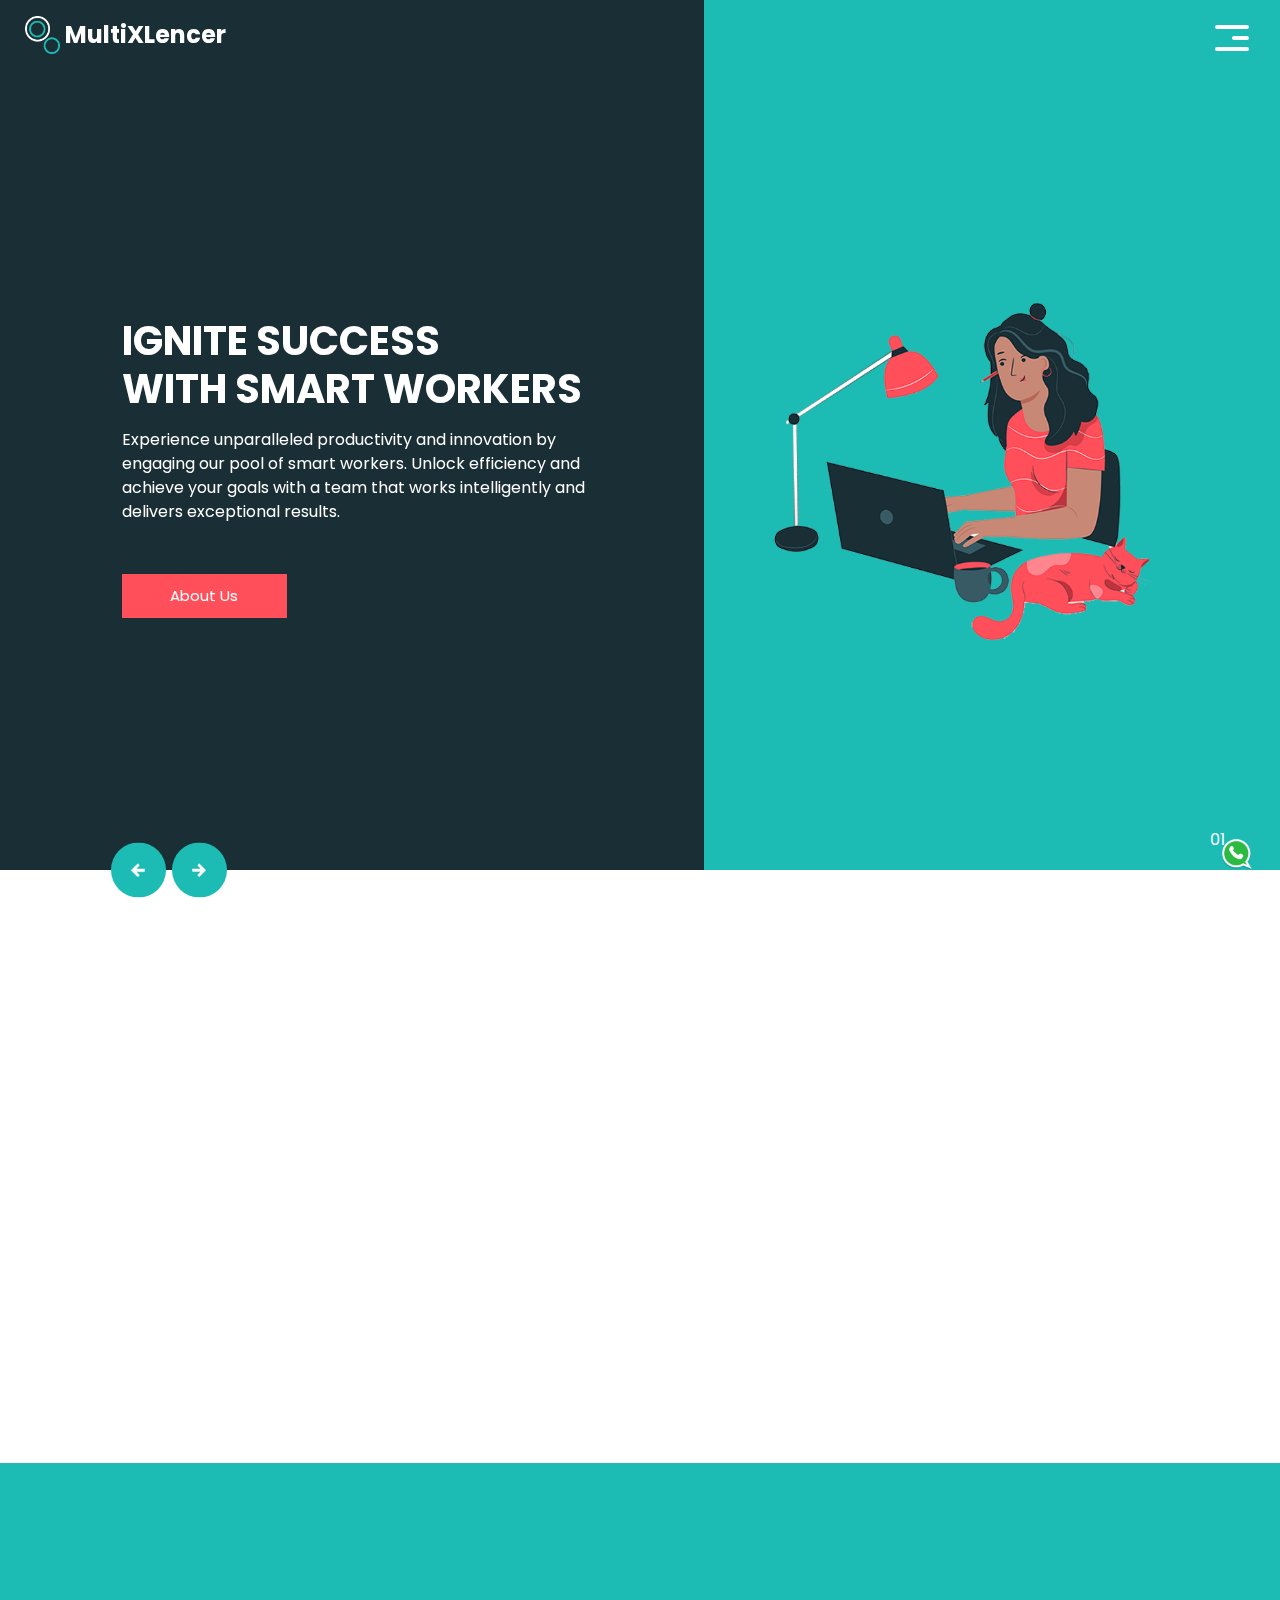
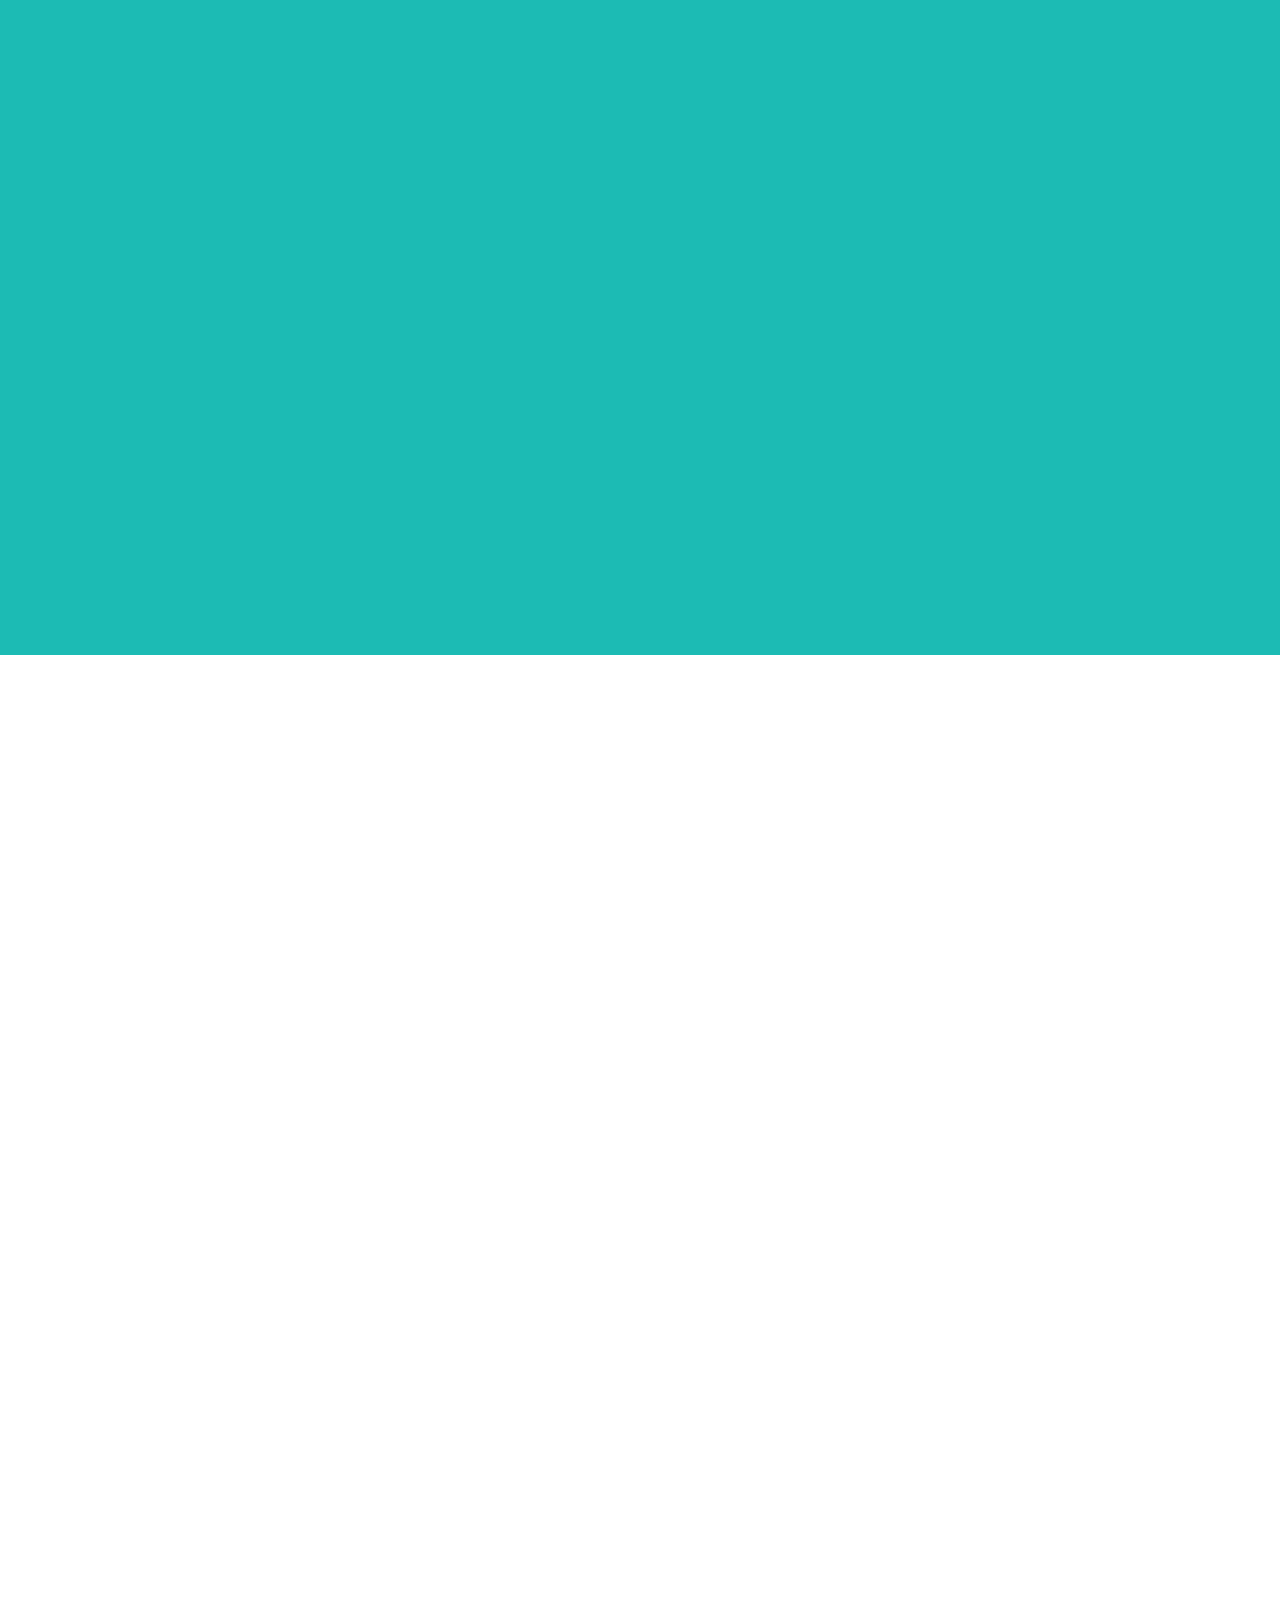
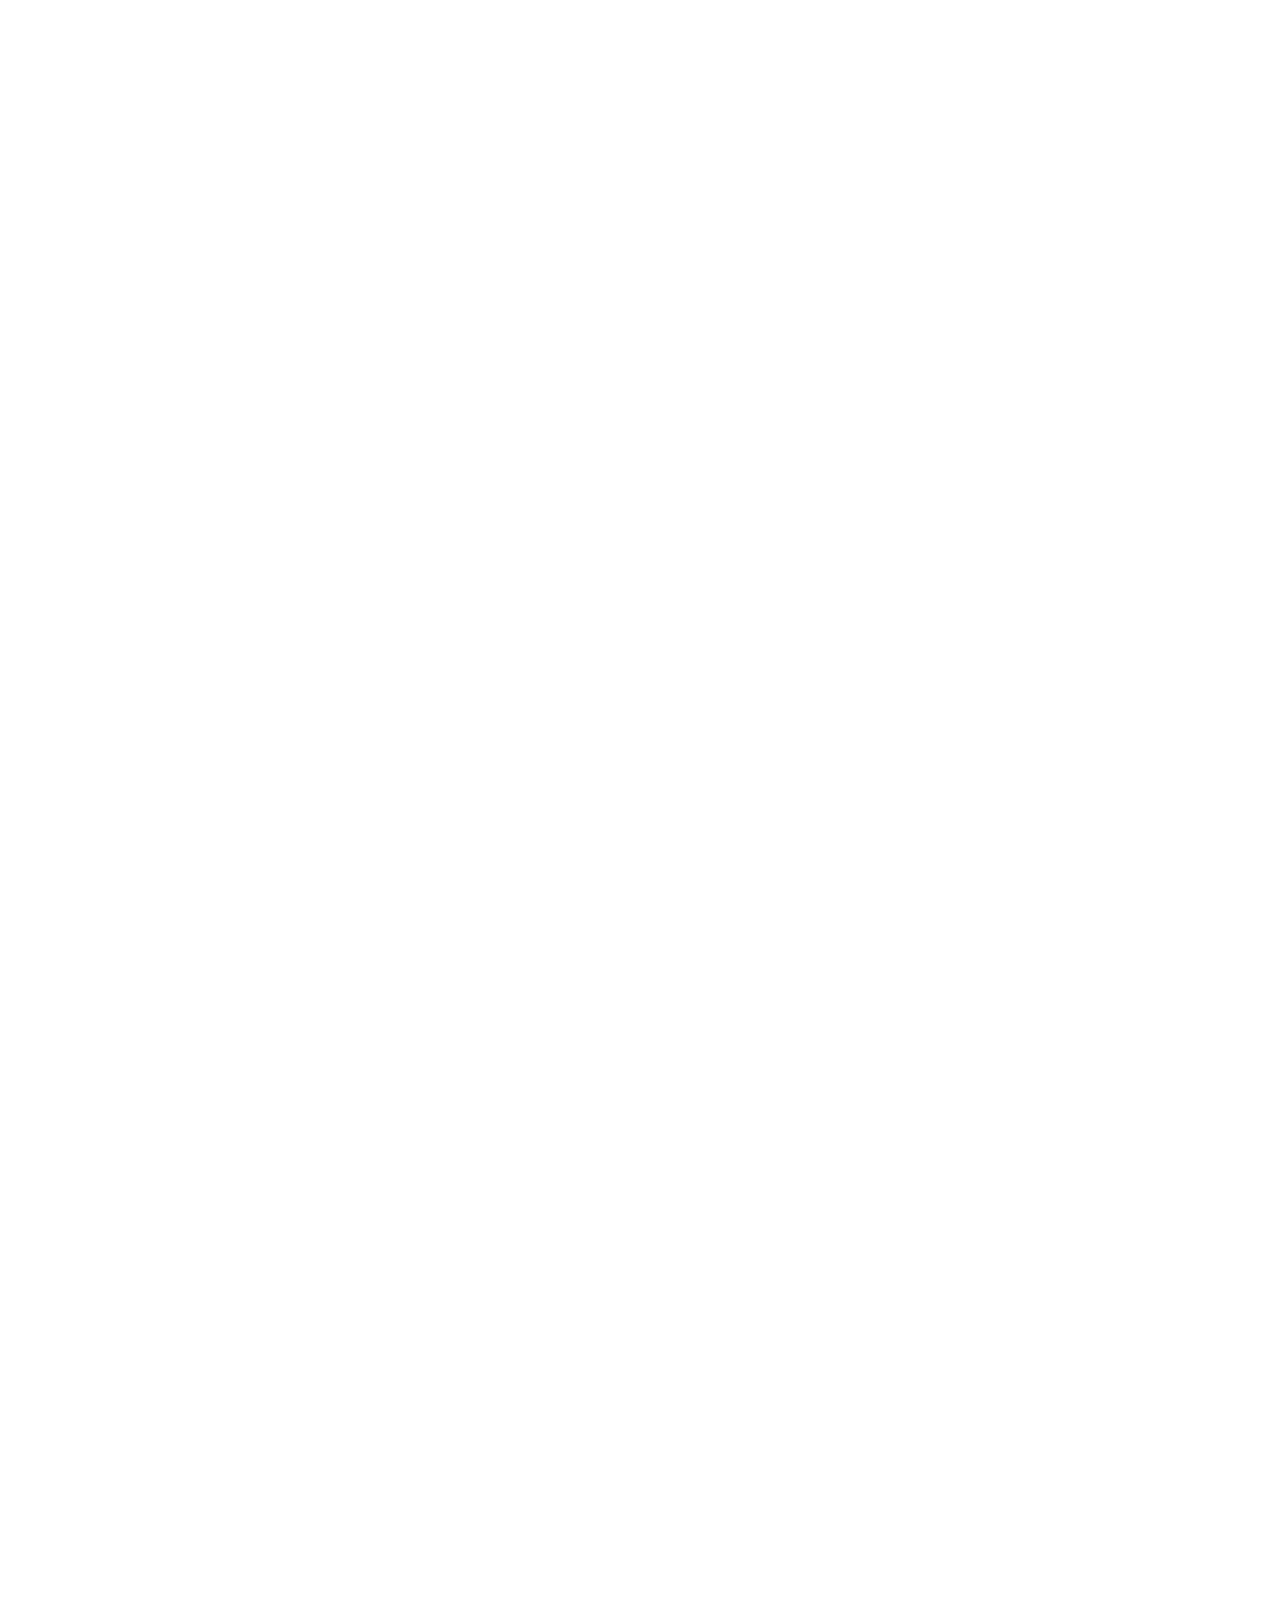
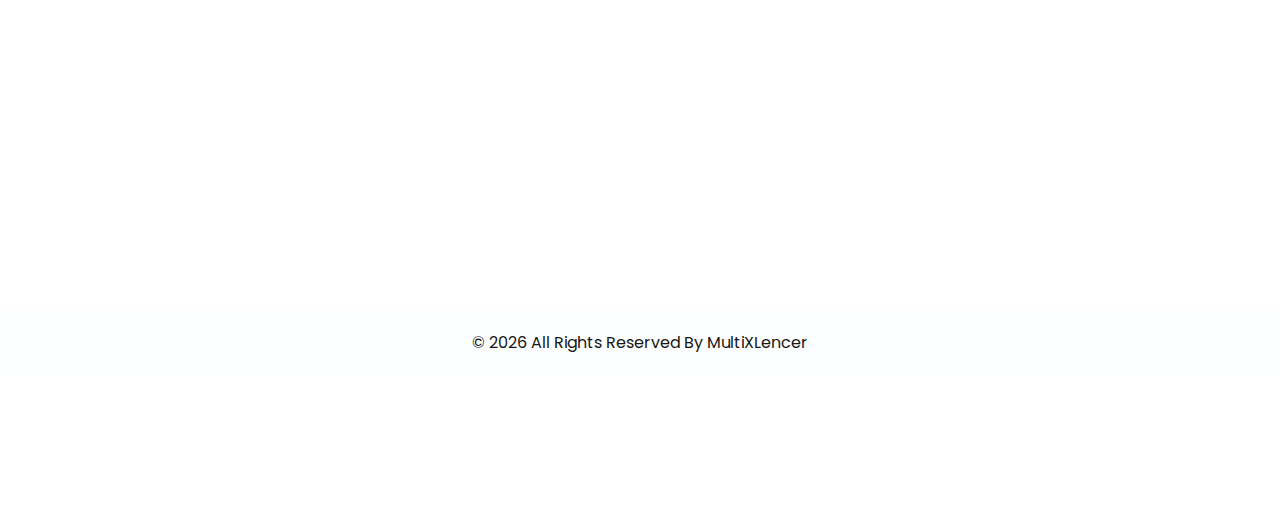
==== commit ec33c710: "added animation" ====
--- a/index.html
+++ b/index.html
@@ -9,15 +9,17 @@
   <meta name="viewport" content="width=device-width, initial-scale=1.0, maximum-scale=1.0, user-scalable=no">
   <link rel="icon" href="/images/logo.png" type="image/x-icon">
   <!-- Site Metas -->
-  <meta name="keywords" content="freelancing, freelance services, smart workers, skilled freelancers, creative expertise, project delivery, client satisfaction, MultiXLencer" />
-  <meta name="description" content="Welcome to MultiXLencer - your destination for freelance services. Discover smart workers and skilled freelancers ready to enhance your projects. Unlock efficiency, creativity, and excellence with MultiXLencer." />
+  <meta name="keywords"
+    content="freelancing, freelance services, smart workers, skilled freelancers, creative expertise, project delivery, client satisfaction, MultiXLencer" />
+  <meta name="description"
+    content="Welcome to MultiXLencer - your destination for freelance services. Discover smart workers and skilled freelancers ready to enhance your projects. Unlock efficiency, creativity, and excellence with MultiXLencer." />
   <meta name="author" content="MultixLencer" />
 
   <title>MultiXLencer - Your Destination for Freelance Services</title>
 
   <!-- bootstrap core css -->
   <link rel="stylesheet" type="text/css" href="css/bootstrap.css" />
-
+  <link href="https://unpkg.com/aos@2.3.1/dist/aos.css" rel="stylesheet">
   <link href="https://fonts.googleapis.com/css?family=Poppins:400,700&display=swap" rel="stylesheet">
   <!-- Custom styles for this template -->
   <link href="css/style.css" rel="stylesheet" />
@@ -35,7 +37,7 @@
       </a>
     </div>
 
-     <div class="popup" id="popupContainer">
+    <div class="popup" id="popupContainer">
       <h5 class="mt-3">Email: multixlancer1842002@gmail.com</h5>
       <h5>Phone: +91 9361784357</h5>
       <span id="closePopup">&times;</span>
@@ -52,7 +54,7 @@
       </div>
     </div>
 
-    <header class="header_section">
+    <header class="header_section" data-aos="fade-up">
       <div class="container-fluid">
         <nav class="navbar navbar-expand-lg custom_nav-container">
           <a class="navbar-brand" href="index.html">
@@ -129,7 +131,7 @@
           <li data-target="#carouselExampleIndicators" data-slide-to="2">03</li>
         </ol>
         <div class="carousel-inner">
-          <div class="carousel-item active">
+          <div class="carousel-item active" data-aos="fade-up">
             <div class="container-fluid">
               <div class="row">
                 <div class="col-md-5 offset-md-1">
@@ -157,7 +159,7 @@
               </div>
             </div>
           </div>
-          <div class="carousel-item ">
+          <div class="carousel-item " data-aos="fade-up">
             <div class="container-fluid">
               <div class="row">
                 <div class="col-md-5 offset-md-1">
@@ -185,7 +187,7 @@
               </div>
             </div>
           </div>
-          <div class="carousel-item ">
+          <div class="carousel-item " data-aos="fade-up">
             <div class="container-fluid">
               <div class="row">
                 <div class="col-md-5 offset-md-1">
@@ -224,7 +226,7 @@
 
   <!-- experience section -->
 
-  <section class="experience_section layout_padding">
+  <section class="experience_section layout_padding" data-aos="fade-up">
     <div class="container">
       <div class="row">
         <div class="col-md-5">
@@ -247,7 +249,8 @@
               <a href="/free.html" class="btn-1">
                 Read More
               </a>
-              <button class="btn-2" id="popupButton" style="background-color: greenyellow; border: none; padding: 10px 30px;">Hire</button>
+              <button class="btn-2" id="popupButton"
+                style="background-color: greenyellow; border: none; padding: 10px 30px;">Hire</button>
             </div>
           </div>
         </div>
@@ -262,13 +265,13 @@
 
   <section class="category_section layout_padding">
     <div class="container">
-      <div class="heading_container">
+      <div class="heading_container" data-aos="fade-up">
         <h2>
           Category
         </h2>
       </div>
       <div class="category_container">
-        <a href="/drawing.html" class="box">
+        <a href="/drawing.html" class="box" data-aos="fade-up">
           <div class="img-box">
             <img src="images/c1.png" alt="">
           </div>
@@ -278,17 +281,17 @@
             </h5>
           </div>
         </a>
-        <a href="/craftAndFrame.html" class="box">
+        <a href="/craftAndFrame.html" class="box" data-aos="fade-up">
           <div class="img-box">
             <img src="images/c3.png" alt="">
           </div>
           <div class="detail-box">
             <h5 style="text-decoration: underline;">
-                Craft & Frames
+              Craft & Frames
             </h5>
           </div>
         </a>
-        <a href="websiteSample.html" class="box">
+        <a href="websiteSample.html" class="box" data-aos="fade-up">
           <div class="img-box">
             <img src="images/c2.png" alt="">
           </div>
@@ -298,7 +301,7 @@
             </h5>
           </div>
         </a>
-        <a href="/video.html" class="box">
+        <a href="/video.html" class="box" data-aos="fade-up">
           <div class="img-box">
             <img src="images/c4.png" alt="">
           </div>
@@ -308,7 +311,7 @@
             </h5>
           </div>
         </a>
-        <a href="/logoDesign.html" class="box">
+        <a href="/logoDesign.html" class="box" data-aos="fade-up">
           <div class="img-box">
             <img src="images/c5.png" alt="">
           </div>
@@ -318,7 +321,7 @@
             </h5>
           </div>
         </a>
-        <a href="/graphic.html" class="box">
+        <a href="/graphic.html" class="box" data-aos="fade-up">
           <div class="img-box">
             <img src="images/c6.png" alt="">
           </div>
@@ -328,7 +331,7 @@
             </h5>
           </div>
         </a>
-        <a href="/application.html" class="box">
+        <a href="/application.html" class="box" data-aos="fade-up">
           <div class="img-box">
             <img src="images/c6.png" alt="">
           </div>
@@ -349,14 +352,14 @@
 
   <section class="about_section layout_padding">
     <div class="container">
-      <div class="row">
+      <div class="row" data-aos="fade-up">
         <div class="col-md-10 col-lg-9 mx-auto">
           <div class="img-box">
             <img src="images/about-img.jpg" alt="">
           </div>
         </div>
       </div>
-      <div class="detail-box">
+      <div class="detail-box" data-aos="fade-up">
         <h2>
           About MultiXLencer Company
         </h2>
@@ -367,7 +370,7 @@
           success and ensure every experience exceeds expectations. Choose us for a seamless blend of quality,
           innovation, and a customer-centric approach.
         </p>
-        <a href="/about.html">
+        <a href="/about.html" data-aos="fade-up">
           Read More
         </a>
       </div>
@@ -384,14 +387,14 @@
         <div class="row">
           <div class="col-md-5 offset-md-1">
             <div class="detail-box">
-              <div class="heading_container">
+              <div class="heading_container" data-aos="fade-up">
                 <h2>
                   Work Freelaner Has Done
                 </h2>
               </div>
               <div class="tab_container">
                 <div class="t-link-box" data-toggle="collapse" data-target="#collapseOne" aria-expanded="true"
-                  aria-controls="collapseOne">
+                  aria-controls="collapseOne" data-aos="fade-up">
                   <div class="img-box">
                     <img src="images/f1.png" alt="">
                   </div>
@@ -405,7 +408,7 @@
                   </div>
                 </div>
                 <div class="t-link-box collapsed" data-toggle="collapse" data-target="#collapseThree"
-                  aria-expanded="false" aria-controls="collapseThree">
+                  aria-expanded="false" aria-controls="collapseThree" data-aos="fade-up">
                   <div class="img-box">
                     <img src="images/f3.png" alt="">
                   </div>
@@ -419,7 +422,7 @@
                   </div>
                 </div>
                 <div class="t-link-box collapsed" data-toggle="collapse" data-target="#collapseFour"
-                  aria-expanded="false" aria-controls="collapseFour">
+                  aria-expanded="false" aria-controls="collapseFour" data-aos="fade-up">
                   <div class="img-box">
                     <img src="images/f4.png" alt="">
                   </div>
@@ -435,7 +438,7 @@
               </div>
             </div>
           </div>
-          <div class="col-md-6">
+          <div class="col-md-6" data-aos="fade-up">
             <div class="collapse show" id="collapseOne" aria-labelledby="headingOne" data-parent="#accordion">
               <div class="img-box">
                 <img src="images/freelance-img.jpg" alt="">
@@ -466,7 +469,7 @@
 
   <!-- client section -->
 
-  <section class="client_section layout_padding">
+  <section class="client_section layout_padding" data-aos="fade-up">
     <div class="container">
       <div class="row">
         <div class="col-lg-9 col-md-10 mx-auto">
@@ -483,7 +486,8 @@
                     Aryan Patel
                   </h4>
                   <p>
-                    I am impressed with the seamless web development services. The team's technical skills and dedication are commendable.
+                    I am impressed with the seamless web development services. The team's technical skills and
+                    dedication are commendable.
                   </p>
                   <img src="images/quote.png" alt="">
                 </div>
@@ -491,10 +495,11 @@
               <div class="carousel-item">
                 <div class="detail-box">
                   <h4>
-                    Priya 
+                    Priya
                   </h4>
                   <p>
-                    Outstanding video editing! They brought creativity to every frame, making our content stand out. Highly recommended.
+                    Outstanding video editing! They brought creativity to every frame, making our content stand out.
+                    Highly recommended.
                   </p>
                   <img src="images/quote.png" alt="">
                 </div>
@@ -505,7 +510,8 @@
                     Johnson
                   </h4>
                   <p>
-                    The artistic talent is incredible. Our project was enriched with creative drawings that exceeded our expectations
+                    The artistic talent is incredible. Our project was enriched with creative drawings that exceeded our
+                    expectations
                   </p>
                   <img src="images/quote.png" alt="">
                 </div>
@@ -516,7 +522,8 @@
                     Benjamin Davis
                   </h4>
                   <p>
-                    Exceptional thumbnail designs! Captivating and perfectly tailored to our content. A reliable source for eye-catching visuals
+                    Exceptional thumbnail designs! Captivating and perfectly tailored to our content. A reliable source
+                    for eye-catching visuals
                   </p>
                   <img src="images/quote.png" alt="">
                 </div>
@@ -527,7 +534,8 @@
                     Omar Al-Farsi
                   </h4>
                   <p>
-                    Our brand identity was beautifully crafted. The logo design reflects professionalism and creativity. Great work!
+                    Our brand identity was beautifully crafted. The logo design reflects professionalism and creativity.
+                    Great work!
                   </p>
                   <img src="images/quote.png" alt="">
                 </div>
@@ -538,7 +546,8 @@
                     Jessica Robinson
                   </h4>
                   <p>
-                    The photo editing skills showcased attention to detail and a keen eye for aesthetics. Truly satisfied with the results
+                    The photo editing skills showcased attention to detail and a keen eye for aesthetics. Truly
+                    satisfied with the results
                   </p>
                   <img src="images/quote.png" alt="">
                 </div>
@@ -562,10 +571,10 @@
 
   <!-- info section -->
 
-  <section class="info_section ">
+  <section class="info_section " data-aos="fade-up">
     <div class="info_container layout_padding-top">
       <div class="container">
-        <div class="info_top">
+        <div class="info_top" data-aos="fade-up">
           <div class="info_logo">
             <img src="images/logo.png" alt="" />
             <span>
@@ -586,7 +595,7 @@
           </div>
         </div>
 
-        <div class="info_main">
+        <div class="info_main" data-aos="fade-up">
           <div class="row">
             <div class="col-md-3 col-lg-2">
               <div class="info_link-box">
@@ -623,14 +632,15 @@
                 Information
               </h5>
               <p>
-                Explore talent, secure transactions, and seamless collaboration. Elevate projects with MultiXLencer innovation starts here
+                Explore talent, secure transactions, and seamless collaboration. Elevate projects with MultiXLencer
+                innovation starts here
               </p>
             </div>
 
 
           </div>
         </div>
-        <div class="row">
+        <div class="row" data-aos="fade-up">
           <div class="col-lg-9 col-md-10 mx-auto">
             <div class="info_contact layout_padding2">
               <div class="row">
@@ -691,14 +701,16 @@
   </footer>
   <!-- end  footer section -->
 
-
+  <script src="https://unpkg.com/aos@2.3.1/dist/aos.js"></script>
   <script src="js/jquery-3.4.1.min.js"></script>
   <script src="js/bootstrap.js"></script>
   <script src="js/custom.js"></script>
   <script src="js/index.js"></script>
-
+  <script>
+    AOS.init();
+  </script>
 
 </body>
 </body>
 
-</html>
+</html>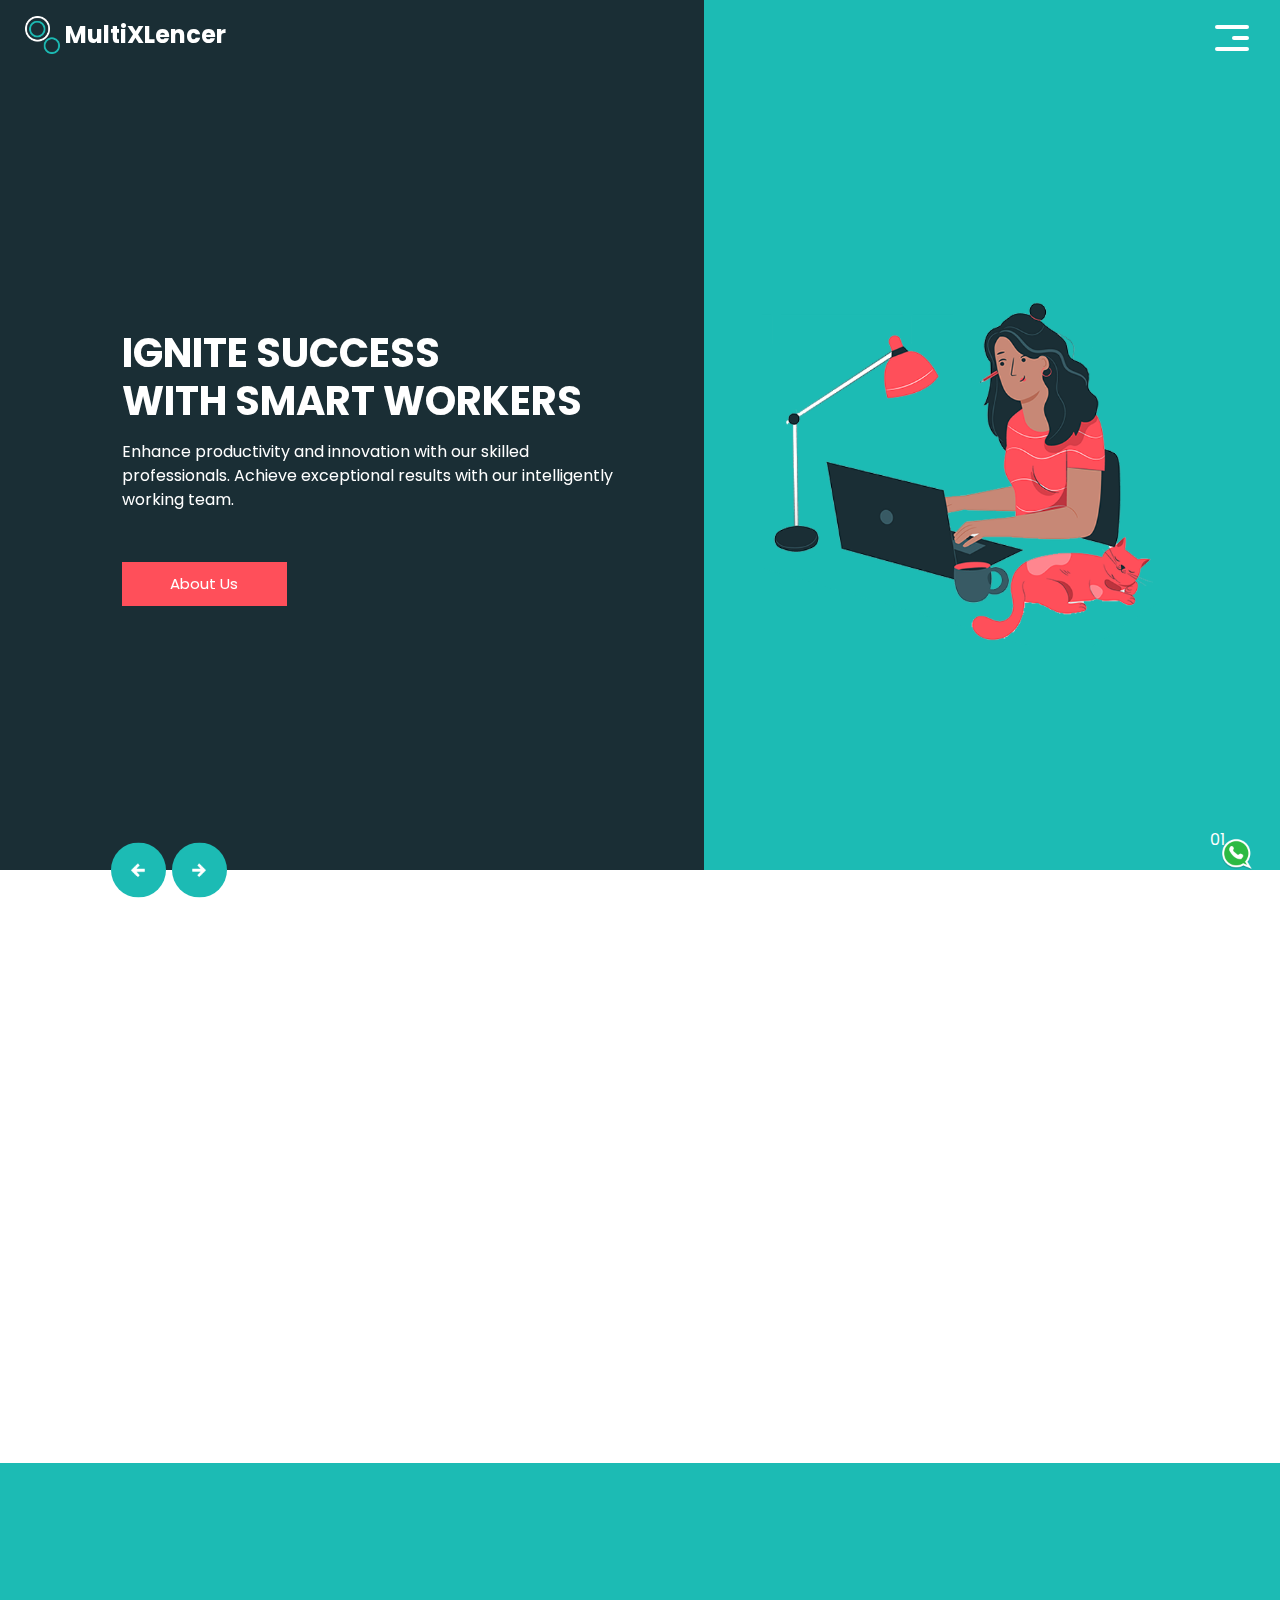
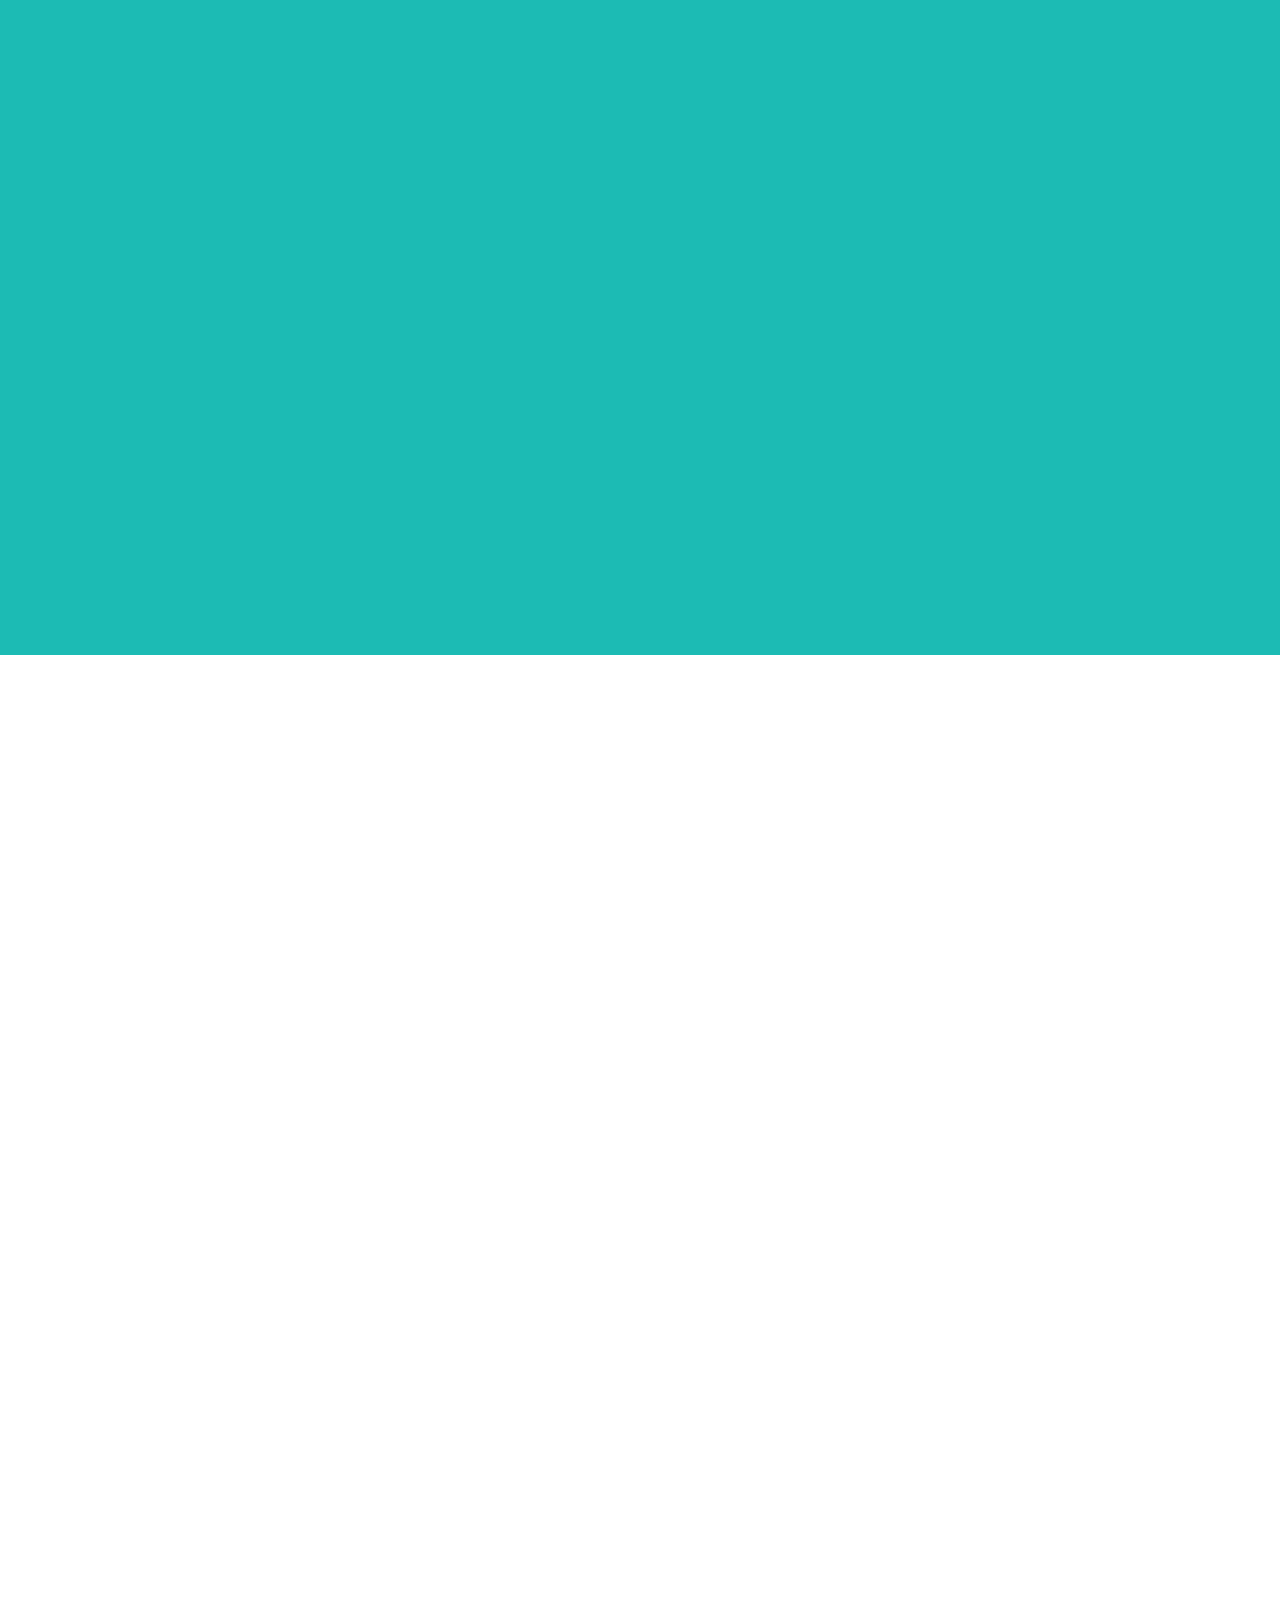
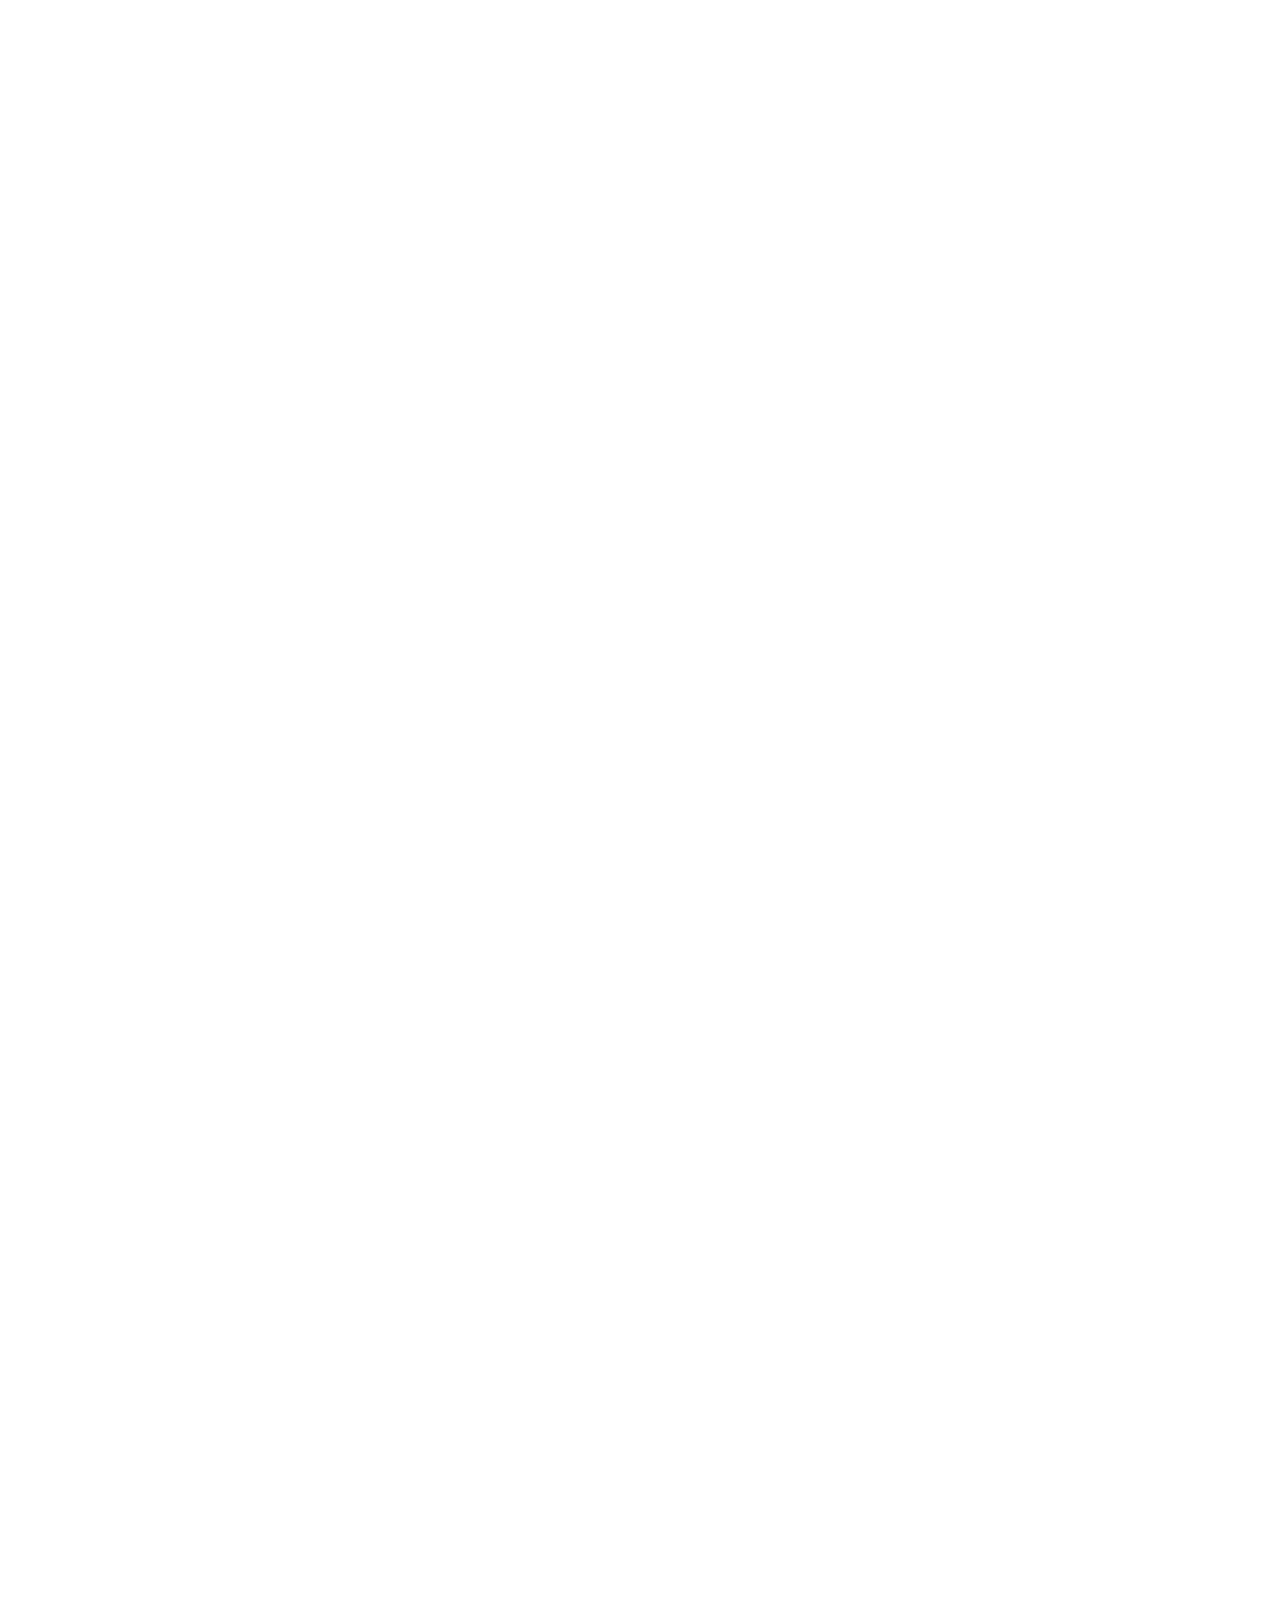
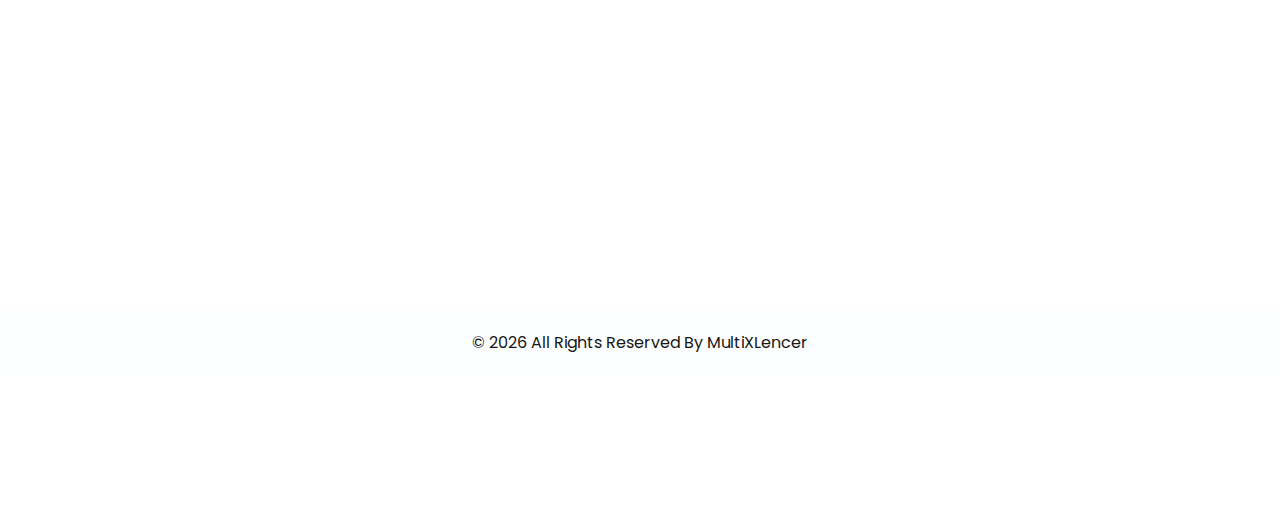
==== commit 4288f6b9: "simple change in index" ====
--- a/index.html
+++ b/index.html
@@ -131,7 +131,7 @@
           <li data-target="#carouselExampleIndicators" data-slide-to="2">03</li>
         </ol>
         <div class="carousel-inner">
-          <div class="carousel-item active" data-aos="fade-up">
+          <div class="carousel-item active">
             <div class="container-fluid">
               <div class="row">
                 <div class="col-md-5 offset-md-1">
@@ -140,9 +140,8 @@
                       IGNITE SUCCESS <br> WITH SMART WORKERS
                     </h1>
                     <p>
-                      Experience unparalleled productivity and innovation by engaging our pool of smart workers. Unlock
-                      efficiency and achieve your goals with a team that works intelligently and delivers exceptional
-                      results.
+                      Enhance productivity and innovation with our skilled professionals. Achieve exceptional results
+                      with our intelligently working team.
                     </p>
                     <div class="btn-box">
                       <a href="/about.html" class="btn-1">
@@ -159,7 +158,7 @@
               </div>
             </div>
           </div>
-          <div class="carousel-item " data-aos="fade-up">
+          <div class="carousel-item ">
             <div class="container-fluid">
               <div class="row">
                 <div class="col-md-5 offset-md-1">
@@ -169,8 +168,8 @@
                       FOR YOUR PROJECTS
                     </h1>
                     <p>
-                      Discover skilled freelancers ready to enhance your projects. Unlock a world of creative expertise
-                      to breathe life into your concepts.
+                      Access talented freelancers to elevate your projects. Infuse vitality into your concepts with
+                      creative expertise from our community.
                     </p>
                     <div class="btn-box">
                       <a href="/about.html" class="btn-1">
@@ -187,18 +186,18 @@
               </div>
             </div>
           </div>
-          <div class="carousel-item " data-aos="fade-up">
+          <div class="carousel-item ">
             <div class="container-fluid">
               <div class="row">
                 <div class="col-md-5 offset-md-1">
                   <div class="detail-box">
                     <h1>
-                      EXPRESS DELIVERY <br>
-                      OF EXCELLENCE
+                      EXPRESS DELIVERY AT<br>
+                      TIME EXCELLENCE
                     </h1>
                     <p>
-                      Get your projects delivered with speed and excellence. Our freelancers are committed to swift and
-                      high-quality results, ensuring your satisfaction.
+                      Receive prompt, high-quality project delivery. Our dedicated freelancers ensure swift, excellent
+                      results for your satisfaction.
                     </p>
                     <div class="btn-box">
                       <a href="/about.html" class="btn-1">
@@ -230,22 +229,22 @@
     <div class="container">
       <div class="row">
         <div class="col-md-5">
-          <div class="img-box">
+          <div class="img-box" data-aos="fade-up">
             <img src="images/experience-img.jpg" alt="">
           </div>
         </div>
         <div class="col-md-7">
           <div class="detail-box">
             <div class="heading_container">
-              <h2>
+              <h2 data-aos="fade-up">
                 Best Experinced Freelancer Here
               </h2>
             </div>
-            <p>
+            <p data-aos="fade-up">
               Unlock Unmatched Expertise: Your Ultimate Source for the Best Experienced Freelancers! Elevate Your
               Projects with Proven Professionals Dedicated to Perfecting Your Vision and Delivering Outstanding Results
             </p>
-            <div class="btn-box">
+            <div class="btn-box" data-aos="fade-up">
               <a href="/free.html" class="btn-1">
                 Read More
               </a>
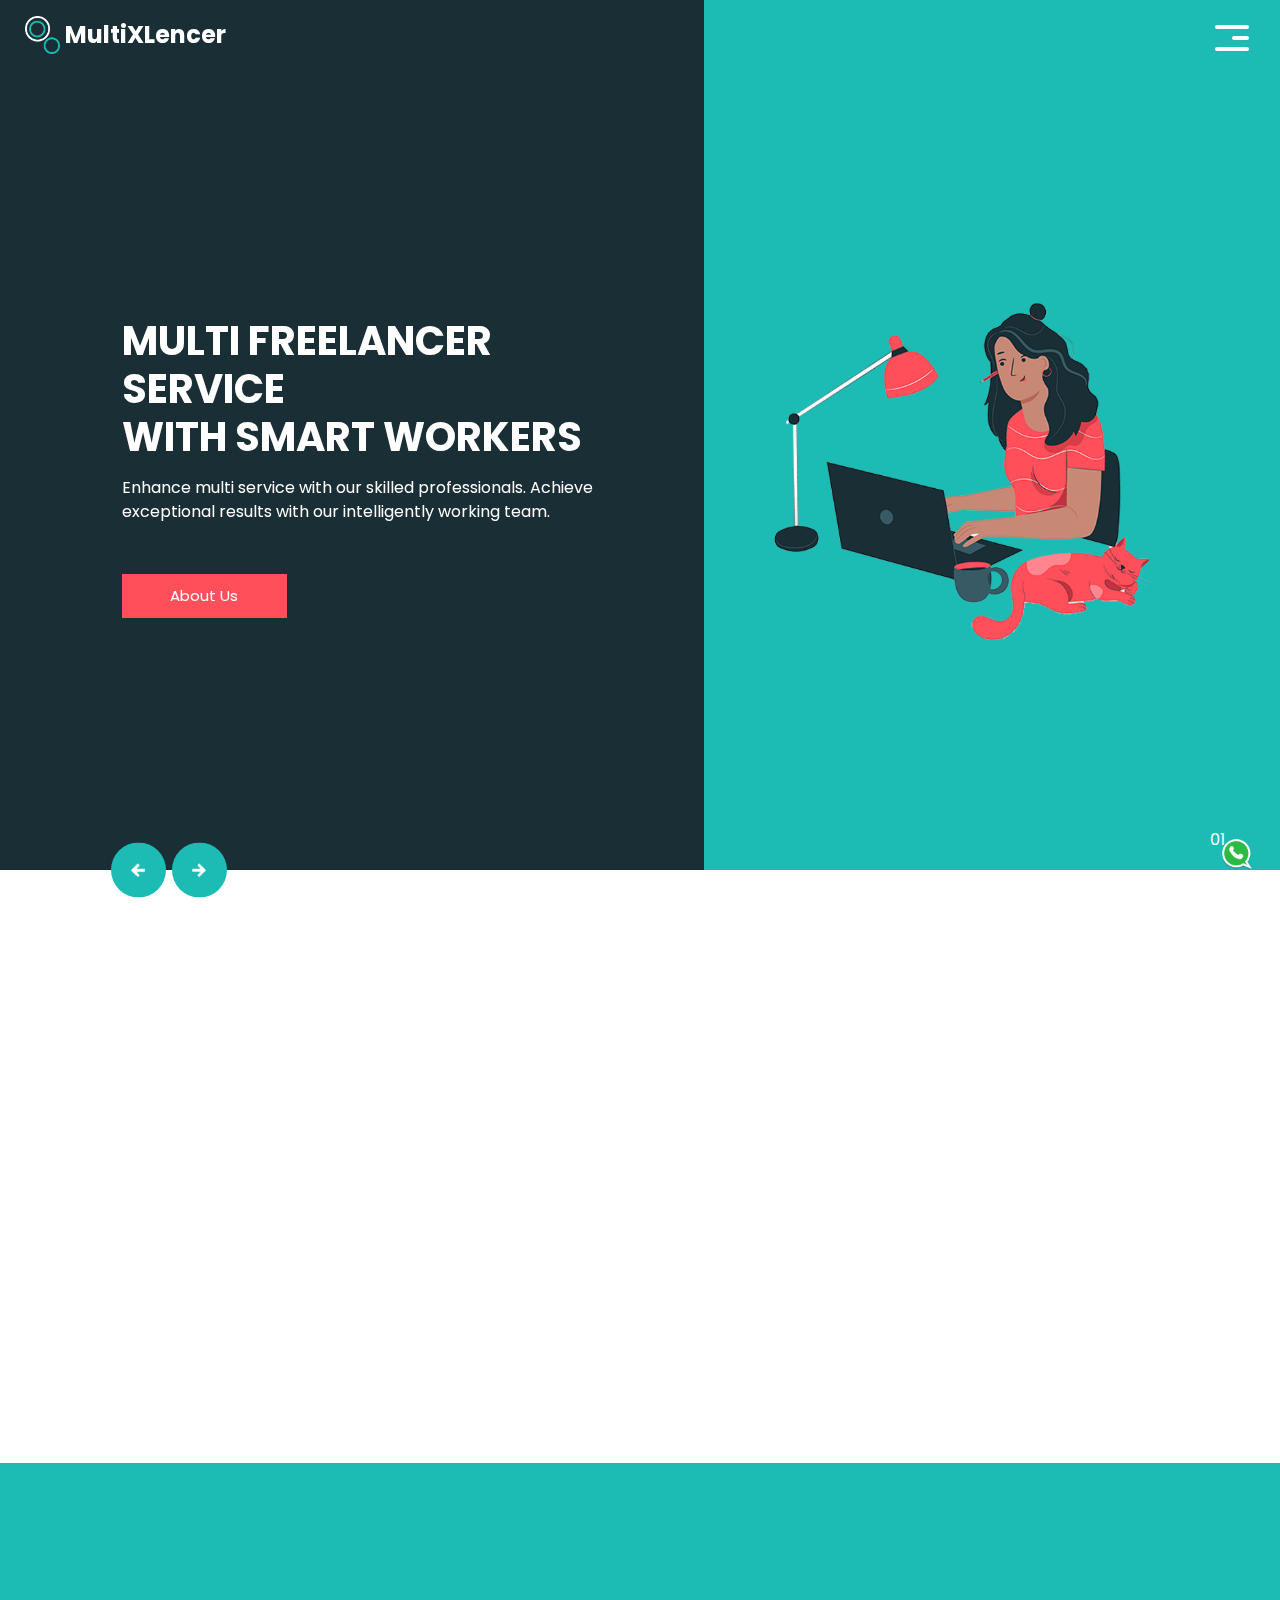
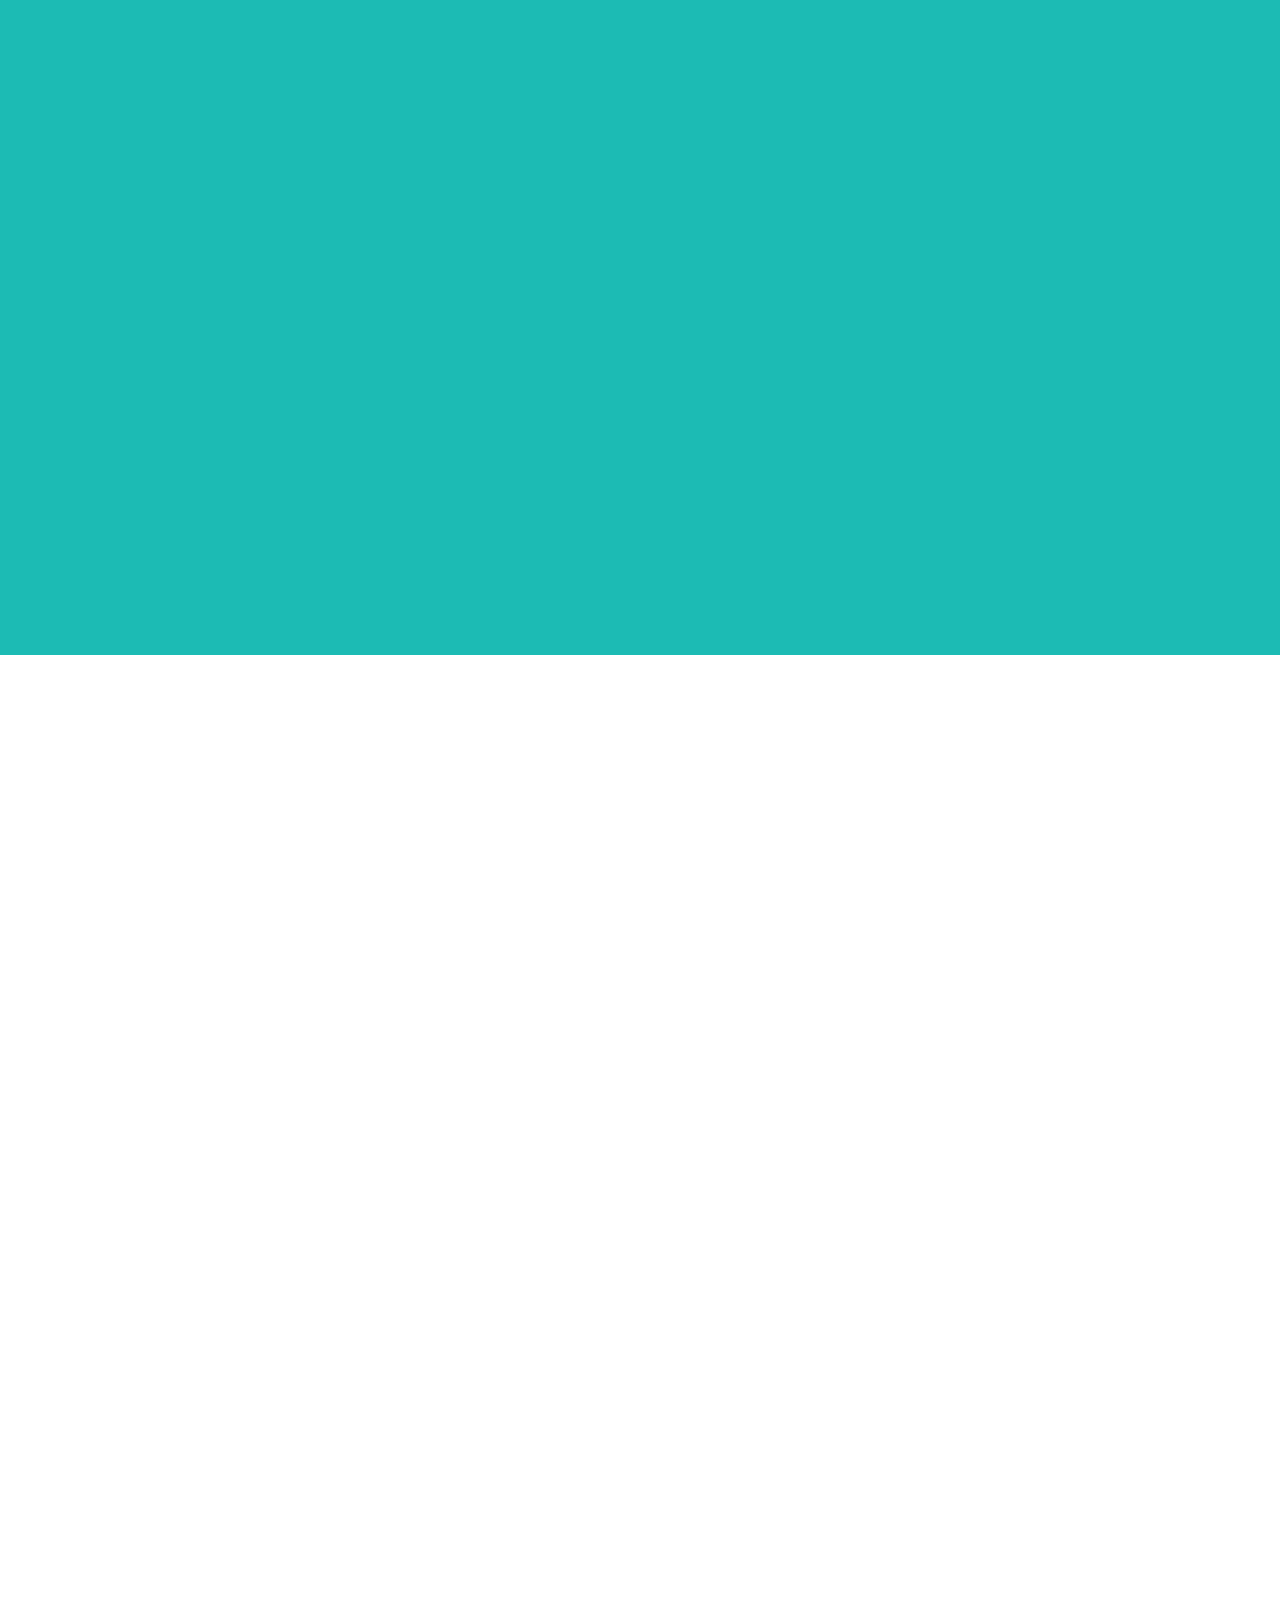
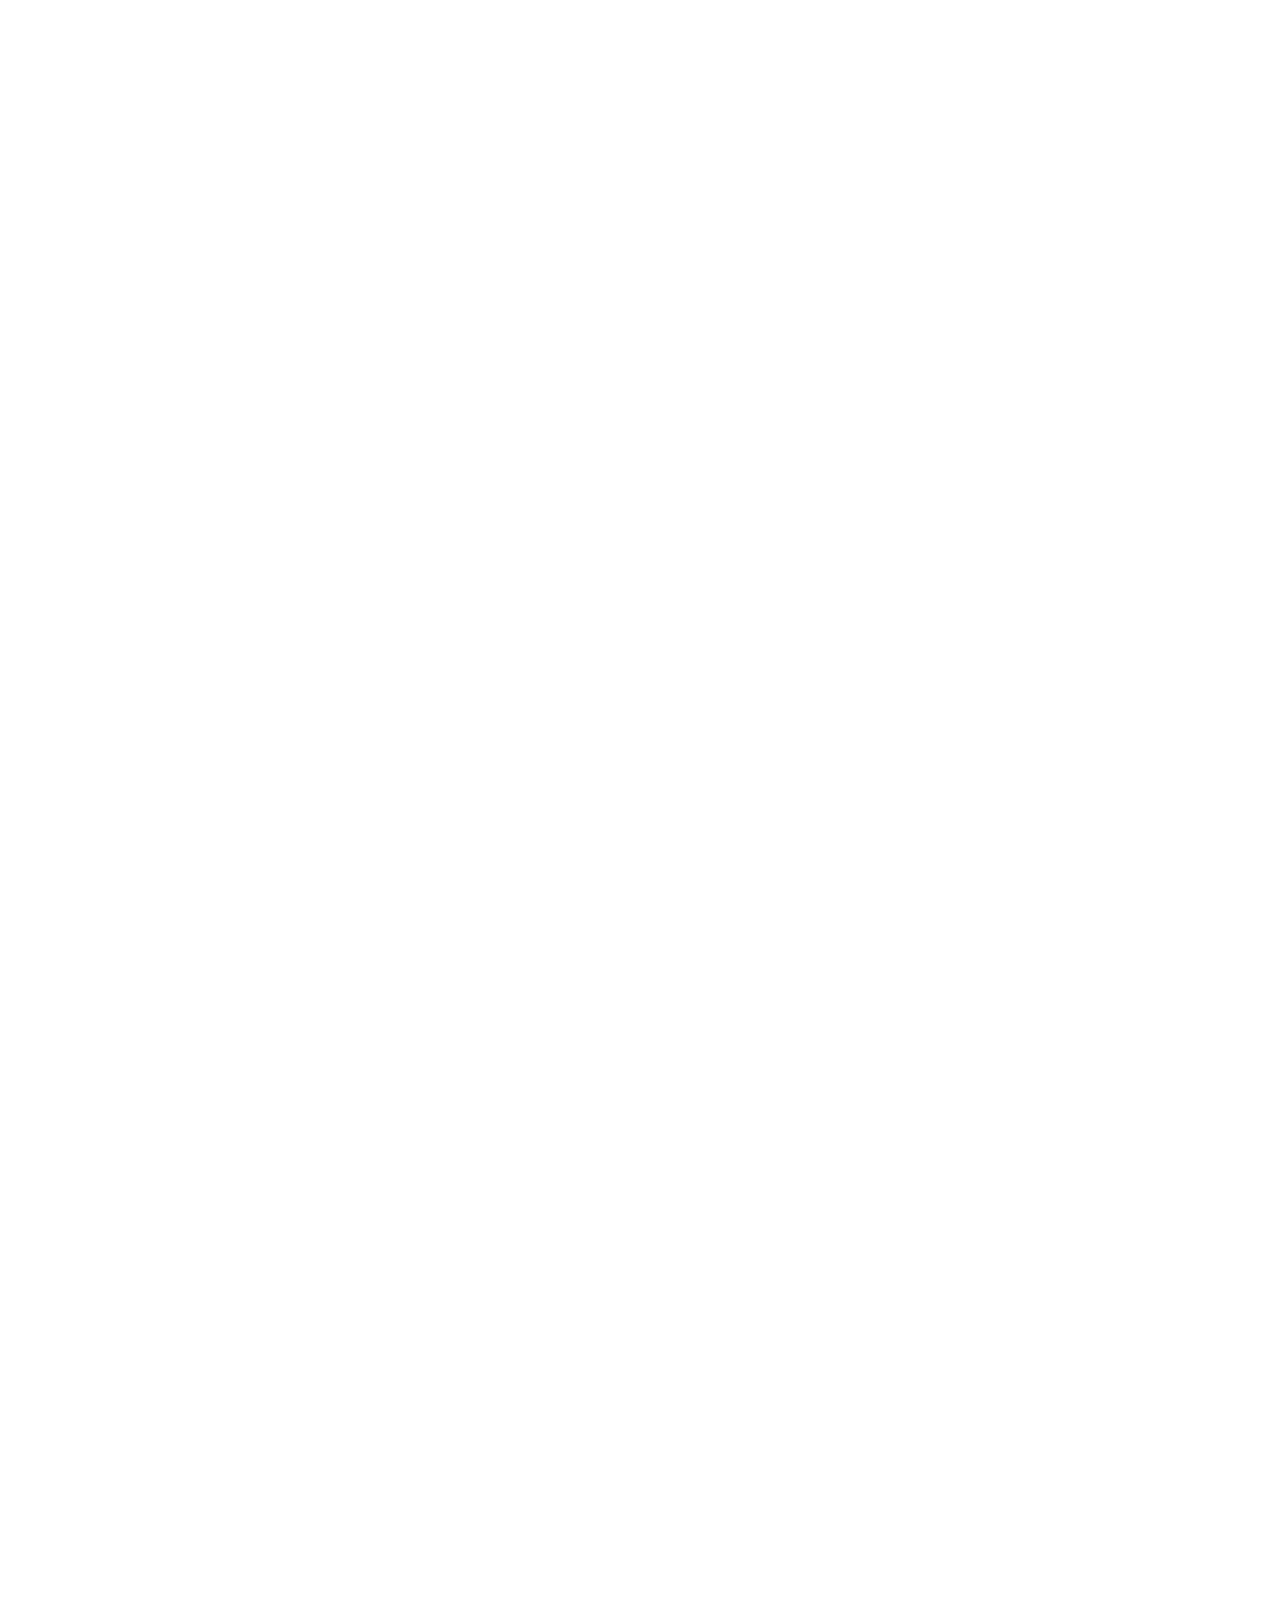
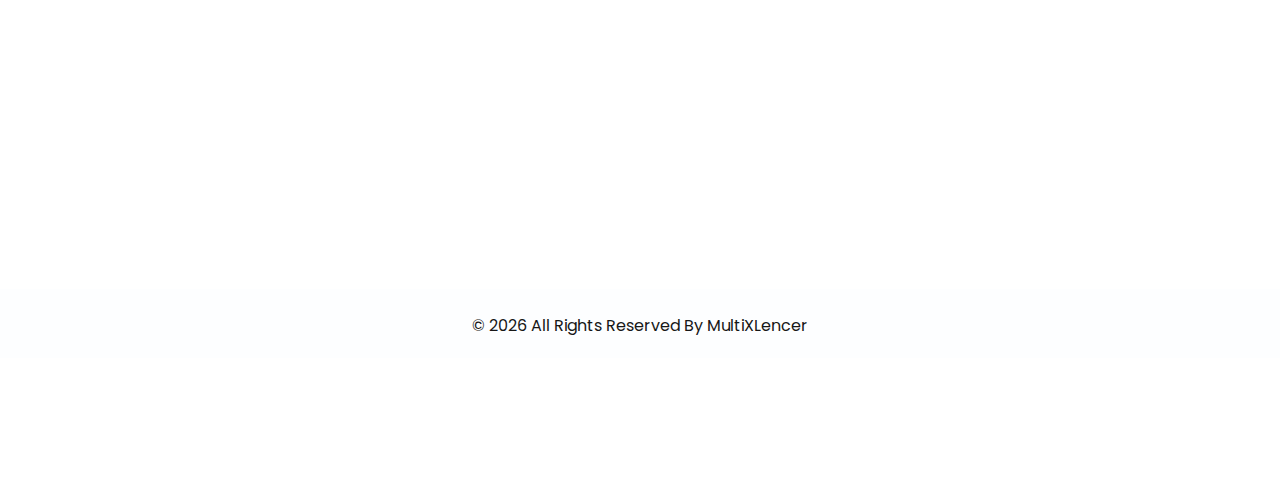
==== commit cfa2cf81: "updated seo things" ====
--- a/index.html
+++ b/index.html
@@ -2,17 +2,12 @@
 <html>
 
 <head>
-  <!-- Basic -->
   <meta charset="utf-8" />
   <meta http-equiv="X-UA-Compatible" content="IE=edge" />
-  <!-- Mobile Metas -->
   <meta name="viewport" content="width=device-width, initial-scale=1.0, maximum-scale=1.0, user-scalable=no">
   <link rel="icon" href="/images/logo.png" type="image/x-icon">
-  <!-- Site Metas -->
-  <meta name="keywords"
-    content="freelancing, freelance services, smart workers, skilled freelancers, creative expertise, project delivery, client satisfaction, MultiXLencer" />
   <meta name="description"
-    content="Welcome to MultiXLencer - your destination for freelance services. Discover smart workers and skilled freelancers ready to enhance your projects. Unlock efficiency, creativity, and excellence with MultiXLencer." />
+    content="Welcome to MultiXLencer - your destination for freelance services. Discover smart workers and skilled freelancers ready to enhance your projects with MultiXLencer." />
   <meta name="author" content="MultixLencer" />
 
   <title>MultiXLencer - Your Destination for Freelance Services</title>
@@ -43,13 +38,13 @@
       <span id="closePopup">&times;</span>
       <div class="social_box_2">
         <a target="_blank" href="https://www.facebook.com/people/Multix-Lancer/61556575733008/?is_tour_completed=true">
-          <img src="images/fb.png" alt="">
+          <img src="images/fb.png" alt="facebook">
         </a>
         <a target="_blank" href="https://www.linkedin.com/company/102119944/admin/feed/posts/">
-          <img src="images/linkedin.png" alt="">
+          <img src="images/linkedin.png" alt="linkedin">
         </a>
         <a target="_blank" href="https://www.instagram.com/multixlancer/">
-          <img src="images/instagram.png" alt="">
+          <img src="images/instagram.png" alt="instagram">
         </a>
       </div>
     </div>
@@ -58,7 +53,7 @@
       <div class="container-fluid">
         <nav class="navbar navbar-expand-lg custom_nav-container">
           <a class="navbar-brand" href="index.html">
-            <img src="images/logo.png" alt="" />
+            <img src="images/logo.png" alt="logo" />
             <span>
               MultiXLencer
             </span>
@@ -137,10 +132,10 @@
                 <div class="col-md-5 offset-md-1">
                   <div class="detail-box">
                     <h1>
-                      IGNITE SUCCESS <br> WITH SMART WORKERS
+                      MULTI FREELANCER SERVICE <br> WITH SMART WORKERS
                     </h1>
                     <p>
-                      Enhance productivity and innovation with our skilled professionals. Achieve exceptional results
+                      Enhance multi service with our skilled professionals. Achieve exceptional results
                       with our intelligently working team.
                     </p>
                     <div class="btn-box">
@@ -152,7 +147,7 @@
                 </div>
                 <div class="offset-md-1 col-md-4 img-container">
                   <div class="img-box">
-                    <img src="images/slider-img.png" alt="">
+                    <img src="images/slider-img.png" alt="girl using laptop">
                   </div>
                 </div>
               </div>
@@ -163,10 +158,10 @@
               <div class="row">
                 <div class="col-md-5 offset-md-1">
                   <div class="detail-box">
-                    <h1>
-                      EXPLORE TALENT <br>
-                      FOR YOUR PROJECTS
-                    </h1>
+                    <h2>
+                      EXPLORE SKILLED FREELANCER <br>
+                      MAKE EASY WITH MULTIXLANCER SERVICE PROVIDERS
+                    </h2>
                     <p>
                       Access talented freelancers to elevate your projects. Infuse vitality into your concepts with
                       creative expertise from our community.
@@ -180,7 +175,7 @@
                 </div>
                 <div class="offset-md-1 col-md-4 img-container">
                   <div class="img-box">
-                    <img src="images/slider-img.png" alt="">
+                    <img src="images/slider-img.png" alt="girl using laptop">
                   </div>
                 </div>
               </div>
@@ -191,10 +186,10 @@
               <div class="row">
                 <div class="col-md-5 offset-md-1">
                   <div class="detail-box">
-                    <h1>
-                      EXPRESS DELIVERY AT<br>
-                      TIME EXCELLENCE
-                    </h1>
+                    <h2>
+                      Explore Our Quality Workmanship with Fast Delivery<br>
+                      Get Skilled Services Delivered Promptly
+                    </h2>
                     <p>
                       Receive prompt, high-quality project delivery. Our dedicated freelancers ensure swift, excellent
                       results for your satisfaction.
@@ -208,7 +203,7 @@
                 </div>
                 <div class="offset-md-1 col-md-4 img-container">
                   <div class="img-box">
-                    <img src="images/slider-img.png" alt="">
+                    <img src="images/slider-img.png" alt="girl using laptop">
                   </div>
                 </div>
               </div>
@@ -230,22 +225,22 @@
       <div class="row">
         <div class="col-md-5">
           <div class="img-box" data-aos="fade-up">
-            <img src="images/experience-img.jpg" alt="">
+            <img src="images/experience-img.jpg" alt="boy using laptop sitting on chir">
           </div>
         </div>
         <div class="col-md-7">
           <div class="detail-box">
             <div class="heading_container">
               <h2 data-aos="fade-up">
-                Best Experinced Freelancer Here
+                Discover Talented Freelancers Across Various Fields
               </h2>
             </div>
             <p data-aos="fade-up">
-              Unlock Unmatched Expertise: Your Ultimate Source for the Best Experienced Freelancers! Elevate Your
+              Unlock Unmatched Expertise: Your Ultimate Source for the Best talented Freelancers! Elevate Your
               Projects with Proven Professionals Dedicated to Perfecting Your Vision and Delivering Outstanding Results
             </p>
             <div class="btn-box" data-aos="fade-up">
-              <a href="/free.html" class="btn-1">
+              <a href="/aboutFreelancers.html" class="btn-1">
                 Read More
               </a>
               <button class="btn-2" id="popupButton"
@@ -272,7 +267,7 @@
       <div class="category_container">
         <a href="/drawing.html" class="box" data-aos="fade-up">
           <div class="img-box">
-            <img src="images/c1.png" alt="">
+            <img src="images/c1.png" alt="drawing icon">
           </div>
           <div class="detail-box">
             <h5 style="text-decoration: underline;">
@@ -282,7 +277,7 @@
         </a>
         <a href="/craftAndFrame.html" class="box" data-aos="fade-up">
           <div class="img-box">
-            <img src="images/c3.png" alt="">
+            <img src="images/c3.png" alt="craft icon">
           </div>
           <div class="detail-box">
             <h5 style="text-decoration: underline;">
@@ -292,7 +287,7 @@
         </a>
         <a href="websiteSample.html" class="box" data-aos="fade-up">
           <div class="img-box">
-            <img src="images/c2.png" alt="">
+            <img src="images/c2.png" alt="web icon">
           </div>
           <div class="detail-box">
             <h5 style="text-decoration: underline;">
@@ -302,7 +297,7 @@
         </a>
         <a href="/video.html" class="box" data-aos="fade-up">
           <div class="img-box">
-            <img src="images/c4.png" alt="">
+            <img src="images/c4.png" alt="video icon">
           </div>
           <div class=" detail-box">
             <h5 style="text-decoration: underline;">
@@ -312,7 +307,7 @@
         </a>
         <a href="/logoDesign.html" class="box" data-aos="fade-up">
           <div class="img-box">
-            <img src="images/c5.png" alt="">
+            <img src="images/c5.png" alt="logo icon">
           </div>
           <div class="detail-box">
             <h5 style="text-decoration: underline;">
@@ -322,7 +317,7 @@
         </a>
         <a href="/graphic.html" class="box" data-aos="fade-up">
           <div class="img-box">
-            <img src="images/c6.png" alt="">
+            <img src="images/c6.png" alt="graphic icon">
           </div>
           <div class="detail-box">
             <h5 style="text-decoration: underline;">
@@ -332,7 +327,7 @@
         </a>
         <a href="/application.html" class="box" data-aos="fade-up">
           <div class="img-box">
-            <img src="images/c6.png" alt="">
+            <img src="images/c6.png" alt="application icon">
           </div>
           <div class="detail-box">
             <h5 style="text-decoration: underline;">
@@ -354,13 +349,13 @@
       <div class="row" data-aos="fade-up">
         <div class="col-md-10 col-lg-9 mx-auto">
           <div class="img-box">
-            <img src="images/about-img.jpg" alt="">
+            <img src="images/about-img.jpg" alt="three peoples discusion">
           </div>
         </div>
       </div>
       <div class="detail-box" data-aos="fade-up">
         <h2>
-          About MultiXLencer Company
+          About Multixlencer Company
         </h2>
         <p>
           Welcome to MultiXLencer Company, your trusted partner in success. With a proven track record of delivering
@@ -388,28 +383,28 @@
             <div class="detail-box">
               <div class="heading_container" data-aos="fade-up">
                 <h2>
-                  Work Freelaner Has Done
+                  Work Has Done
                 </h2>
               </div>
               <div class="tab_container">
                 <div class="t-link-box" data-toggle="collapse" data-target="#collapseOne" aria-expanded="true"
                   aria-controls="collapseOne" data-aos="fade-up">
                   <div class="img-box">
-                    <img src="images/f1.png" alt="">
+                    <img src="images/f1.png" alt="project completion">
                   </div>
                   <div class="detail-box">
                     <h5>
                       28 Projects Completed
                     </h5>
                     <h3>
-                      by Our Dedicated Freelancers
+                      by Our Dedicated Team
                     </h3>
                   </div>
                 </div>
                 <div class="t-link-box collapsed" data-toggle="collapse" data-target="#collapseThree"
                   aria-expanded="false" aria-controls="collapseThree" data-aos="fade-up">
                   <div class="img-box">
-                    <img src="images/f3.png" alt="">
+                    <img src="images/f3.png" alt="freelancer icon">
                   </div>
                   <div class="detail-box">
                     <h5>
@@ -423,7 +418,7 @@
                 <div class="t-link-box collapsed" data-toggle="collapse" data-target="#collapseFour"
                   aria-expanded="false" aria-controls="collapseFour" data-aos="fade-up">
                   <div class="img-box">
-                    <img src="images/f4.png" alt="">
+                    <img src="images/f4.png" alt="satisfaction icon">
                   </div>
                   <div class="detail-box">
                     <h5>
@@ -439,23 +434,23 @@
           </div>
           <div class="col-md-6" data-aos="fade-up">
             <div class="collapse show" id="collapseOne" aria-labelledby="headingOne" data-parent="#accordion">
-              <div class="img-box">
-                <img src="images/freelance-img.jpg" alt="">
+              <div class="img-box">sample icon
+                <img src="images/freelance-img.jpg" alt="sample icon">
               </div>
             </div>
             <div class="collapse" id="collapseTwo" aria-labelledby="headingTwo" data-parent="#accordion">
               <div class="img-box">
-                <img src="images/freelance-img.jpg" alt="">
+                <img src="images/freelance-img.jpg" alt="sample icon">
               </div>
             </div>
             <div class="collapse" id="collapseThree" aria-labelledby="headingThree" data-parent="#accordion">
               <div class="img-box">
-                <img src="images/freelance-img.jpg" alt="">
+                <img src="images/freelance-img.jpg" alt="sample icon">
               </div>
             </div>
             <div class="collapse" id="collapseFour" aria-labelledby="headingfour" data-parent="#accordion">
               <div class="img-box">
-                <img src="images/freelance-img.jpg" alt="">
+                <img src="images/freelance-img.jpg" alt="sample icon">
               </div>
             </div>
           </div>
@@ -488,7 +483,7 @@
                     I am impressed with the seamless web development services. The team's technical skills and
                     dedication are commendable.
                   </p>
-                  <img src="images/quote.png" alt="">
+                  <img src="images/quote.png" alt="double quote">
                 </div>
               </div>
               <div class="carousel-item">
@@ -500,7 +495,7 @@
                     Outstanding video editing! They brought creativity to every frame, making our content stand out.
                     Highly recommended.
                   </p>
-                  <img src="images/quote.png" alt="">
+                  <img src="images/quote.png" alt="double quote">
                 </div>
               </div>
               <div class="carousel-item">
@@ -512,7 +507,7 @@
                     The artistic talent is incredible. Our project was enriched with creative drawings that exceeded our
                     expectations
                   </p>
-                  <img src="images/quote.png" alt="">
+                  <img src="images/quote.png" alt="double quote">
                 </div>
               </div>
               <div class="carousel-item">
@@ -524,7 +519,7 @@
                     Exceptional thumbnail designs! Captivating and perfectly tailored to our content. A reliable source
                     for eye-catching visuals
                   </p>
-                  <img src="images/quote.png" alt="">
+                  <img src="images/quote.png" alt="double quote">
                 </div>
               </div>
               <div class="carousel-item">
@@ -536,7 +531,7 @@
                     Our brand identity was beautifully crafted. The logo design reflects professionalism and creativity.
                     Great work!
                   </p>
-                  <img src="images/quote.png" alt="">
+                  <img src="images/quote.png" alt="double quote">
                 </div>
               </div>
               <div class="carousel-item">
@@ -548,7 +543,7 @@
                     The photo editing skills showcased attention to detail and a keen eye for aesthetics. Truly
                     satisfied with the results
                   </p>
-                  <img src="images/quote.png" alt="">
+                  <img src="images/quote.png" alt="double quote">
                 </div>
               </div>
             </div>
@@ -575,7 +570,7 @@
       <div class="container">
         <div class="info_top" data-aos="fade-up">
           <div class="info_logo">
-            <img src="images/logo.png" alt="" />
+            <img src="images/logo.png" alt="multixlancer icon" />
             <span>
               MultiXLencer
             </span>
@@ -583,13 +578,13 @@
           <div class="social_box">
             <a target="_blank"
               href="https://www.facebook.com/people/Multix-Lancer/61556575733008/?is_tour_completed=true">
-              <img src="images/fb.png" alt="">
+              <img src="images/fb.png" alt="facebook">
             </a>
             <a target="_blank" href="https://www.linkedin.com/company/102119944/admin/feed/posts/">
-              <img src="images/linkedin.png" alt="">
+              <img src="images/linkedin.png" alt="linkedin">
             </a>
             <a target="_blank" href="https://www.instagram.com/multixlancer/">
-              <img src="images/instagram.png" alt="">
+              <img src="images/instagram.png" alt="instagram">
             </a>
           </div>
         </div>
@@ -646,7 +641,7 @@
                 <div class="col-md-2">
                   <a href="#" class="link-box">
                     <div class="img-box">
-                      <img src="images/location.png" alt="">
+                      <img src="images/location.png" alt="location">
                     </div>
                     <div class="detail-box">
                       <h6>
@@ -658,7 +653,7 @@
                 <div class="col-md-5">
                   <a href="#" class="link-box">
                     <div class="img-box">
-                      <img src="images/mail.png" alt="">
+                      <img src="images/mail.png" alt="mailbox">
                     </div>
                     <div class="detail-box">
                       <h6>
@@ -670,7 +665,7 @@
                 <div class="col-md-5">
                   <a href="#" class="link-box">
                     <div class="img-box">
-                      <img src="images/call.png" alt="">
+                      <img src="images/call.png" alt="phone call">
                     </div>
                     <div class="detail-box">
                       <h6>
--- a/css/style.css
+++ b/css/style.css
@@ -235,6 +235,12 @@
 }
 
 .slider_section .detail-box h1 {
+  color: #ffffff;
+  font-weight: bold;
+  text-transform: uppercase;
+}
+
+.slider_section .detail-box h2 {
   color: #ffffff;
   font-weight: bold;
   text-transform: uppercase;
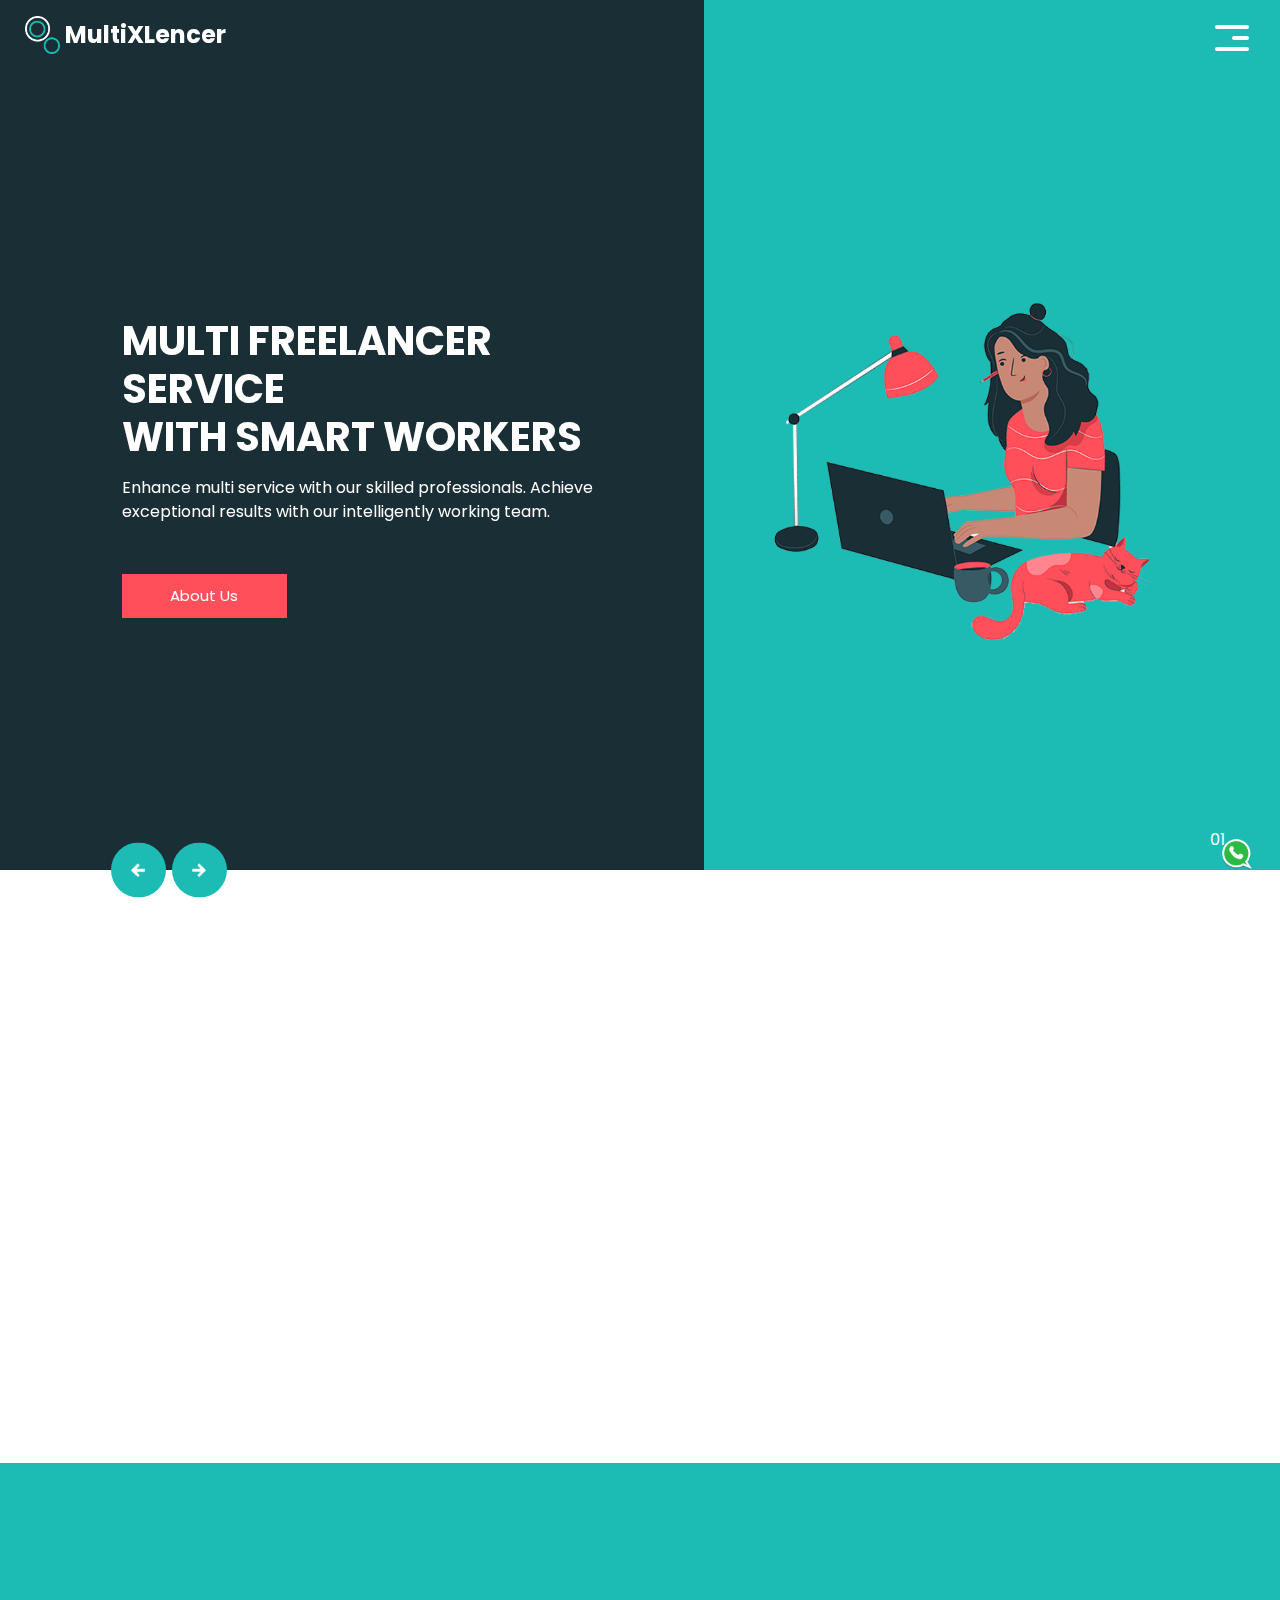
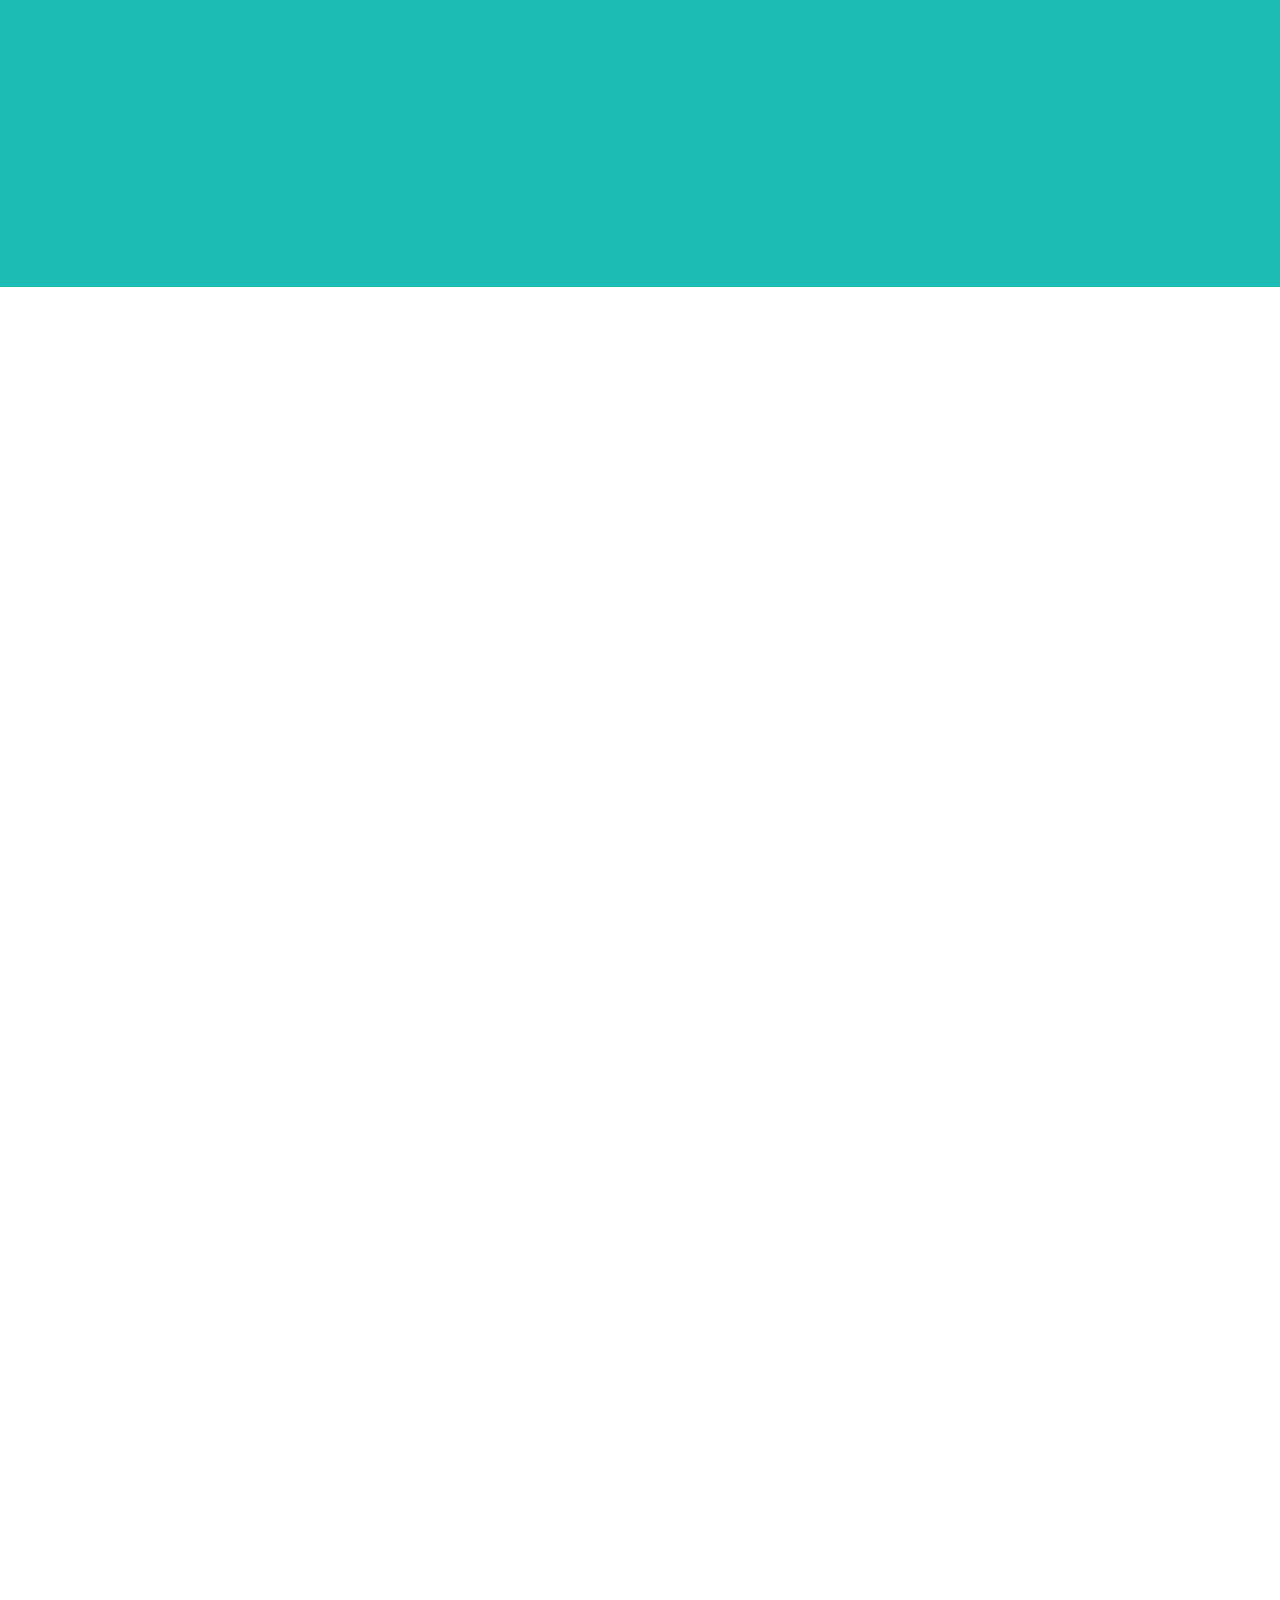
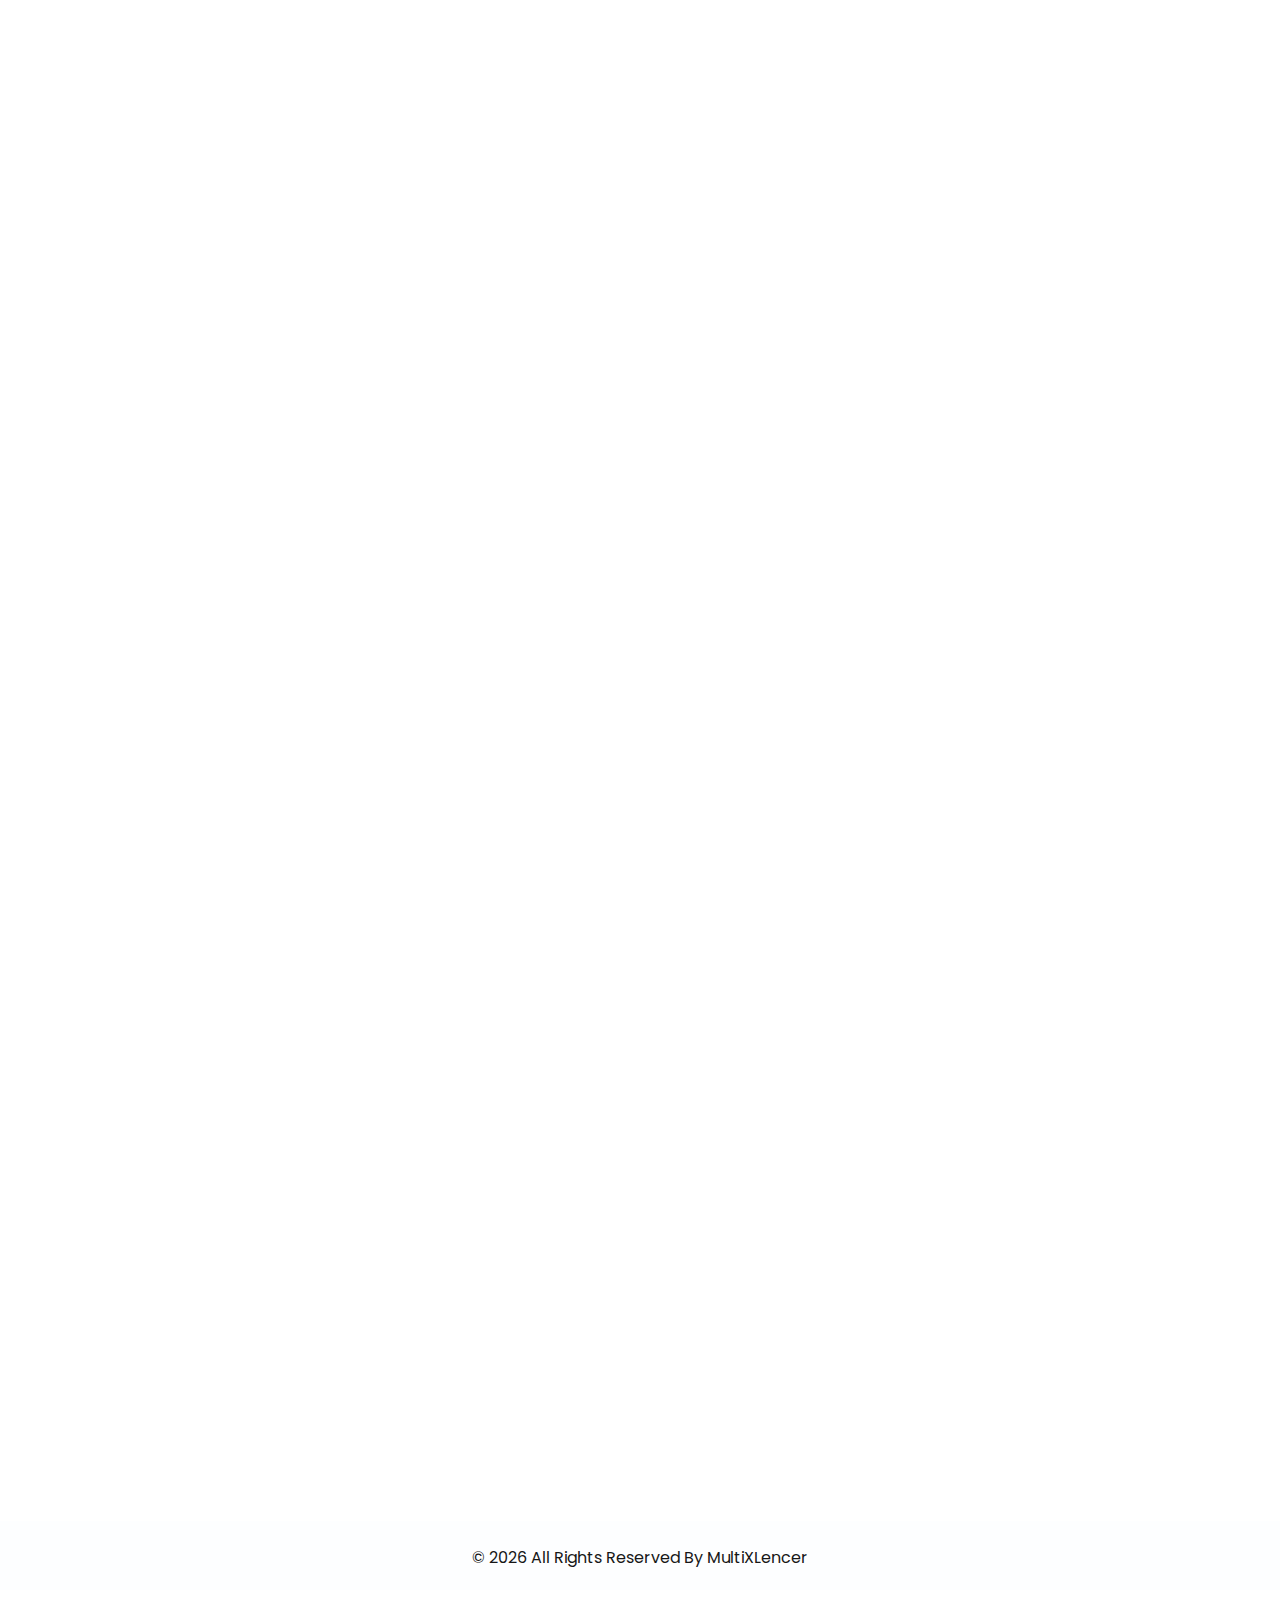
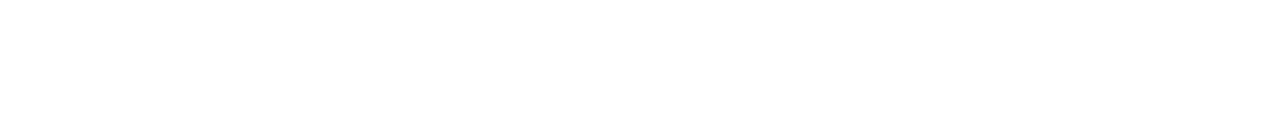
==== commit 6cb6a0ff: "only web devlopment" ====
--- a/index.html
+++ b/index.html
@@ -15,6 +15,7 @@
   <!-- bootstrap core css -->
   <link rel="stylesheet" type="text/css" href="css/bootstrap.css" />
   <link href="https://unpkg.com/aos@2.3.1/dist/aos.css" rel="stylesheet">
+  <meta name="google-site-verification" content="eyoInxdXfZ84Npg1G--pxuWoiqo4ahhEYgBQN_Nr79w" />
   <link href="https://fonts.googleapis.com/css?family=Poppins:400,700&display=swap" rel="stylesheet">
   <!-- Custom styles for this template -->
   <link href="css/style.css" rel="stylesheet" />
@@ -265,7 +266,7 @@
         </h2>
       </div>
       <div class="category_container">
-        <a href="/drawing.html" class="box" data-aos="fade-up">
+        <!-- <a href="/drawing.html" class="box" data-aos="fade-up">
           <div class="img-box">
             <img src="images/c1.png" alt="drawing icon">
           </div>
@@ -284,7 +285,7 @@
               Craft & Frames
             </h5>
           </div>
-        </a>
+        </a> -->
         <a href="websiteSample.html" class="box" data-aos="fade-up">
           <div class="img-box">
             <img src="images/c2.png" alt="web icon">
@@ -295,7 +296,7 @@
             </h5>
           </div>
         </a>
-        <a href="/video.html" class="box" data-aos="fade-up">
+        <!-- <a href="/video.html" class="box" data-aos="fade-up">
           <div class="img-box">
             <img src="images/c4.png" alt="video icon">
           </div>
@@ -334,7 +335,7 @@
               Application's & Resume Creation
             </h5>
           </div>
-        </a>
+        </a> -->
       </div>
     </div>
   </section>
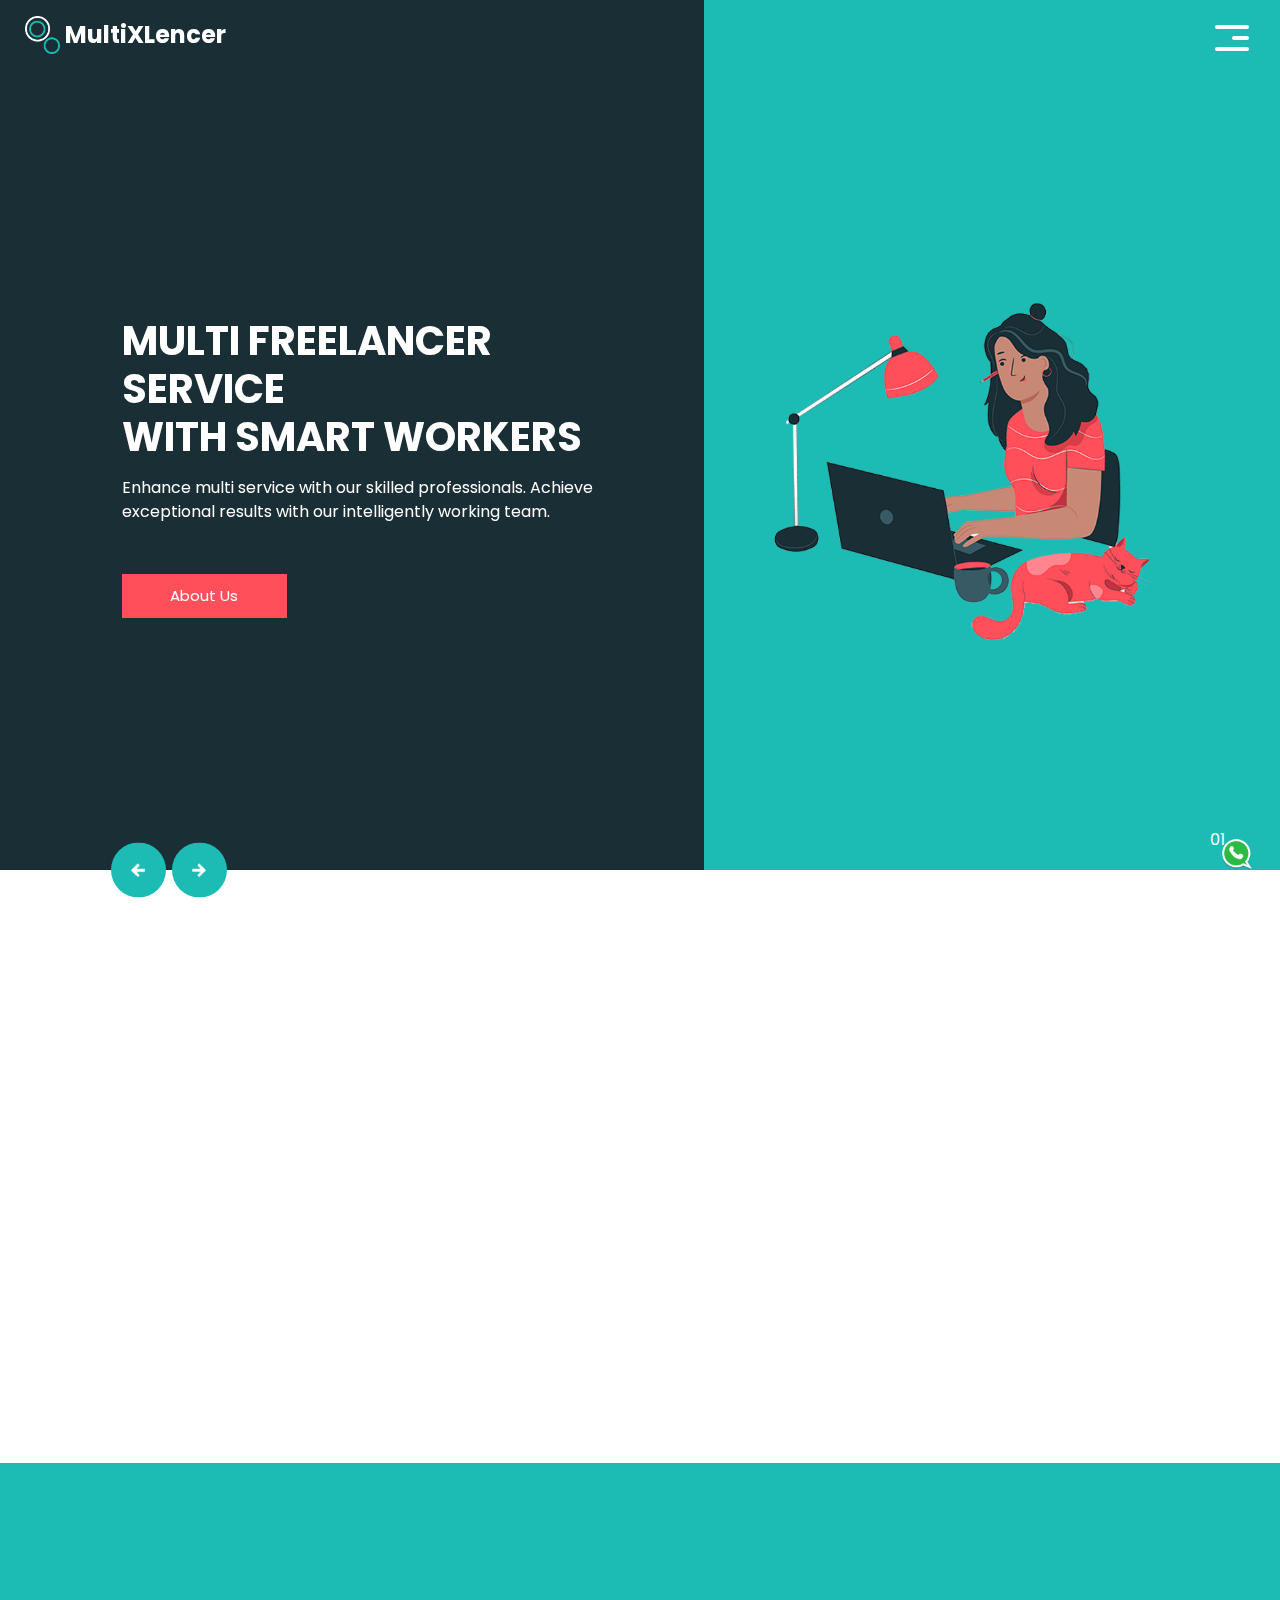
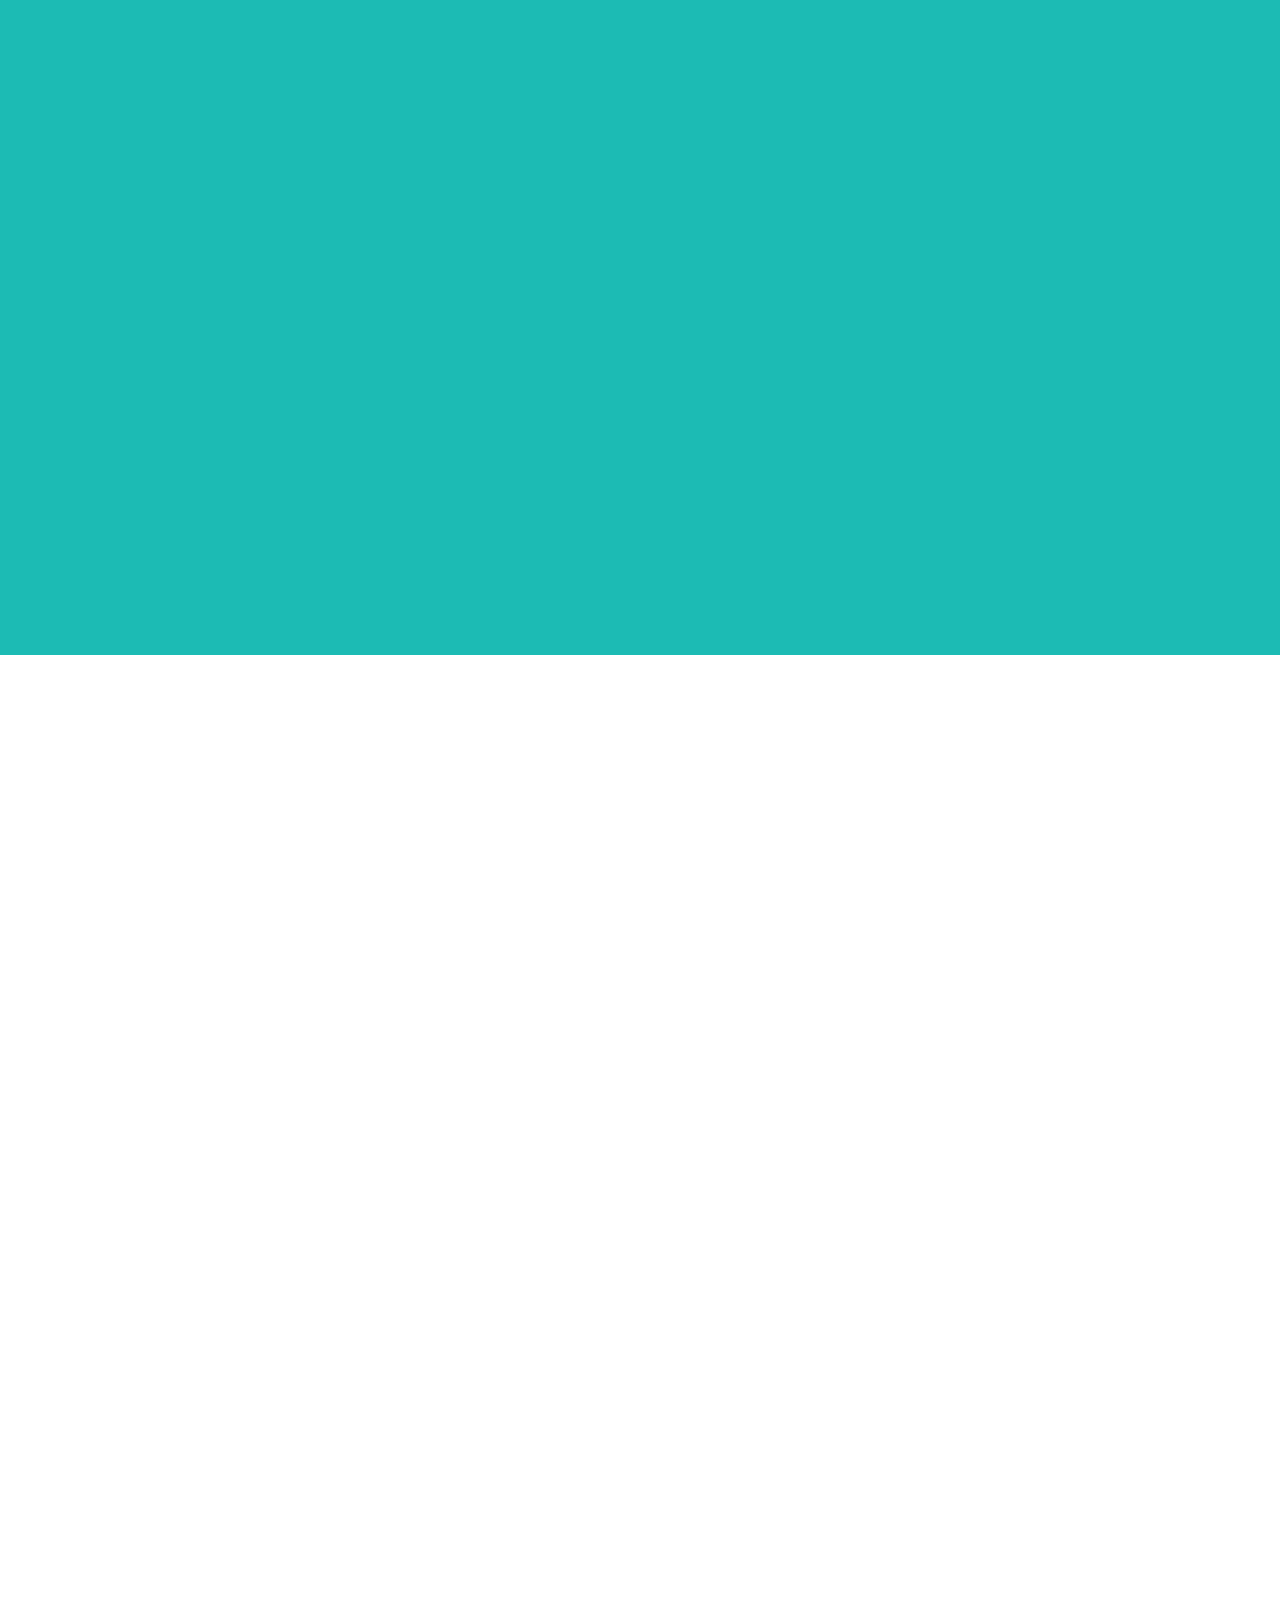
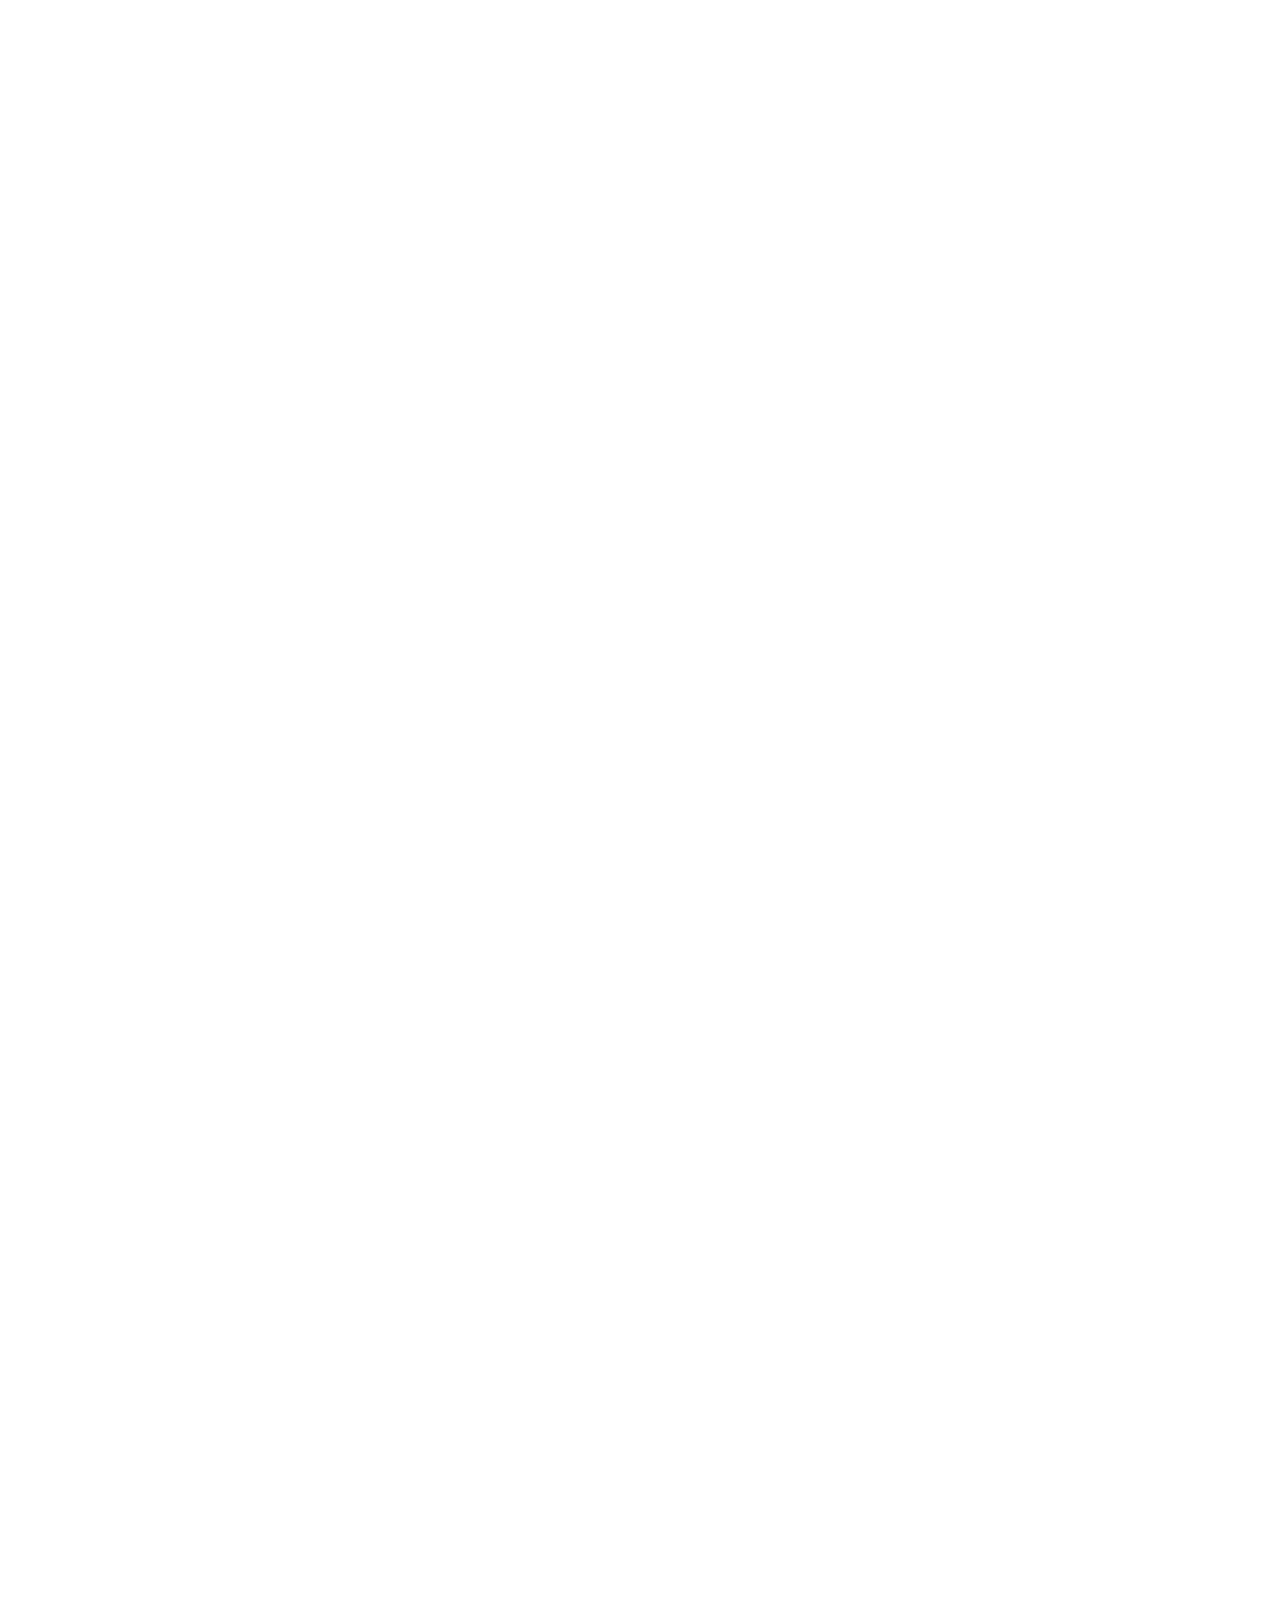
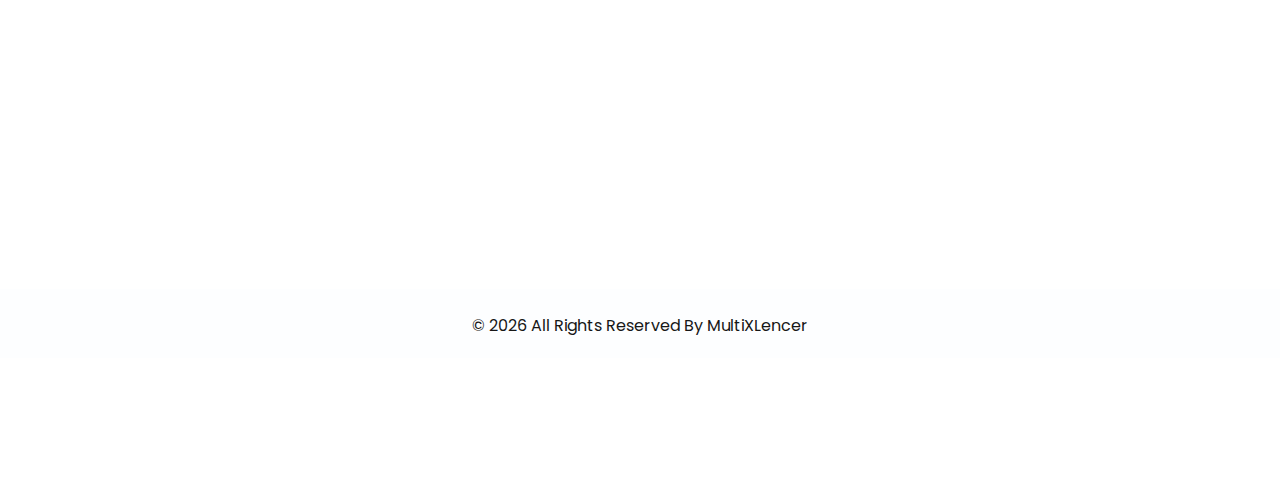
==== commit de621381: "Update index.html" ====
--- a/index.html
+++ b/index.html
@@ -266,7 +266,7 @@
         </h2>
       </div>
       <div class="category_container">
-        <!-- <a href="/drawing.html" class="box" data-aos="fade-up">
+        <a href="/drawing.html" class="box" data-aos="fade-up">
           <div class="img-box">
             <img src="images/c1.png" alt="drawing icon">
           </div>
@@ -285,7 +285,7 @@
               Craft & Frames
             </h5>
           </div>
-        </a> -->
+        </a>
         <a href="websiteSample.html" class="box" data-aos="fade-up">
           <div class="img-box">
             <img src="images/c2.png" alt="web icon">
@@ -296,7 +296,7 @@
             </h5>
           </div>
         </a>
-        <!-- <a href="/video.html" class="box" data-aos="fade-up">
+        <a href="/video.html" class="box" data-aos="fade-up">
           <div class="img-box">
             <img src="images/c4.png" alt="video icon">
           </div>
@@ -335,7 +335,7 @@
               Application's & Resume Creation
             </h5>
           </div>
-        </a> -->
+        </a>
       </div>
     </div>
   </section>
@@ -708,4 +708,4 @@
 </body>
 </body>
 
-</html>+</html>
--- a/css/style.css
+++ b/css/style.css
@@ -465,7 +465,7 @@
   flex-wrap: wrap;
   -webkit-box-pack: justify;
   -ms-flex-pack: justify;
-  justify-content: space-between;
+  justify-content: center;
   margin-top: 25px;
 }
 
